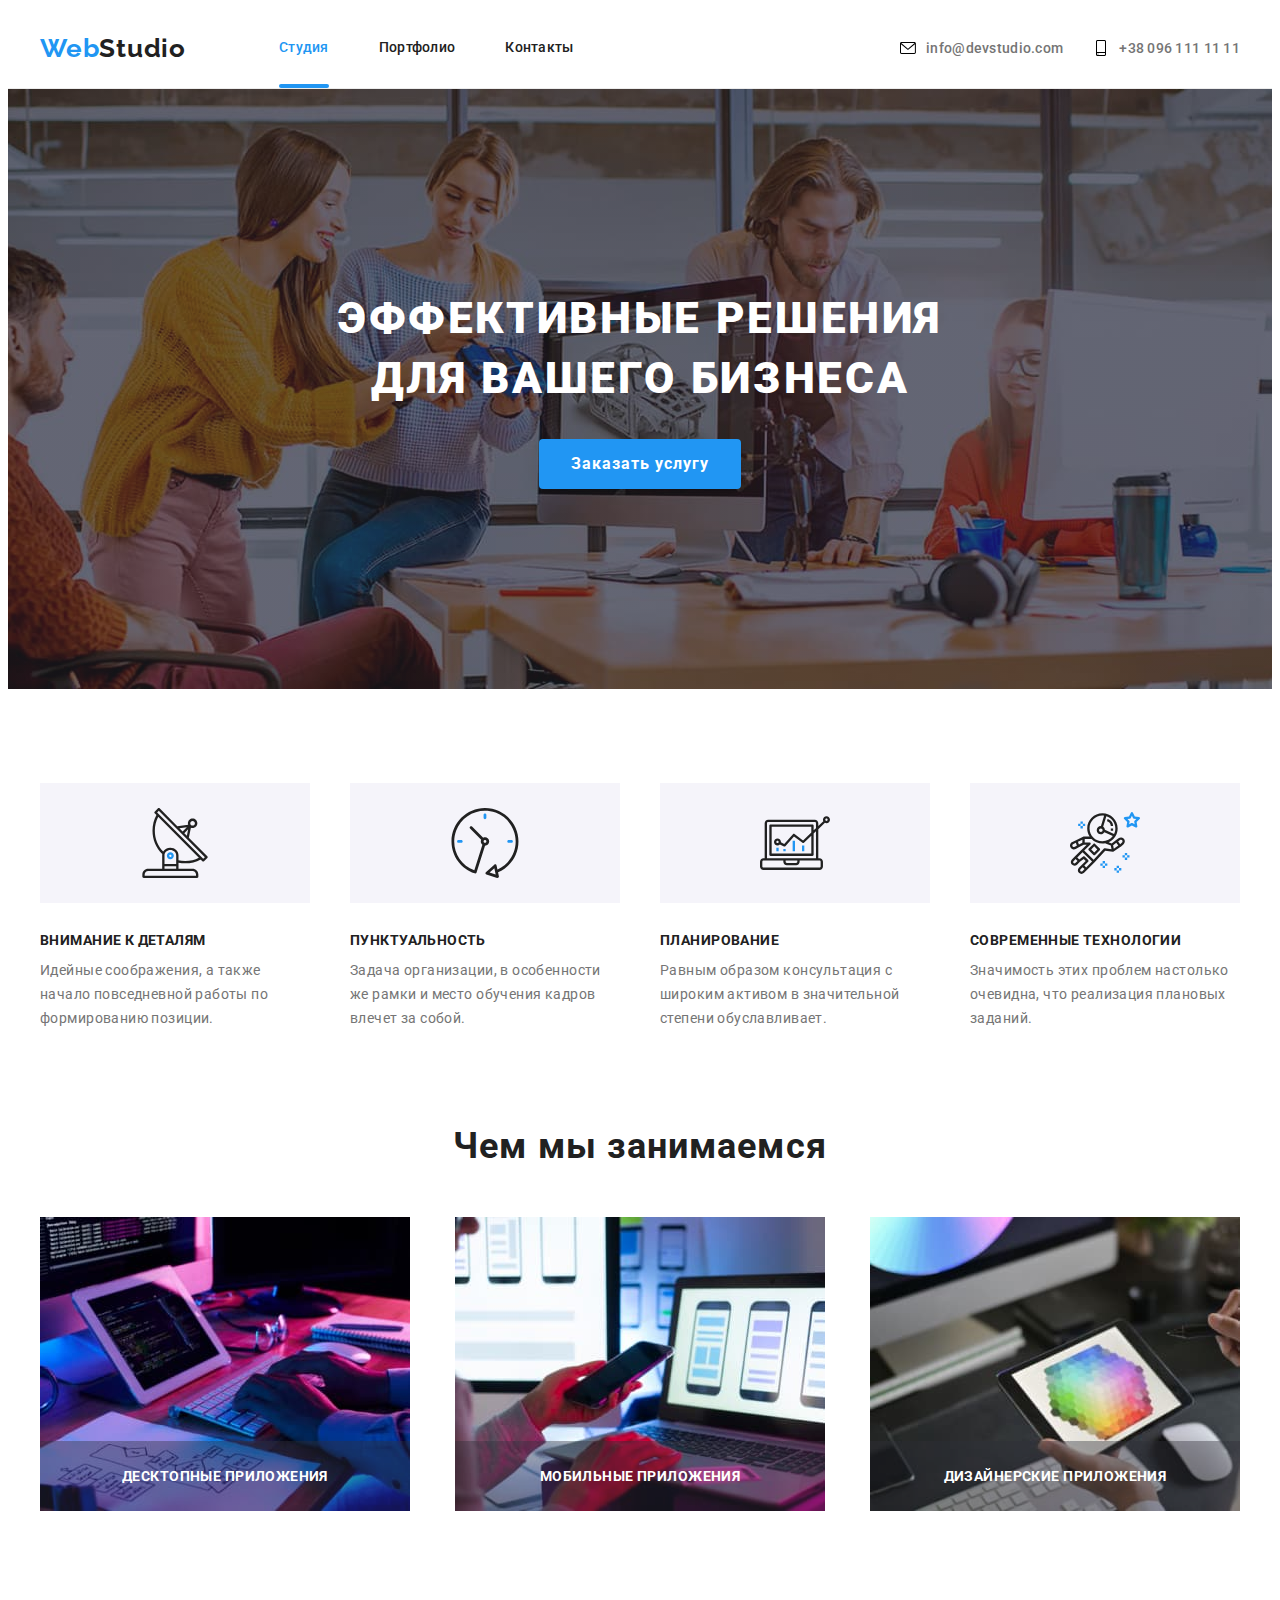
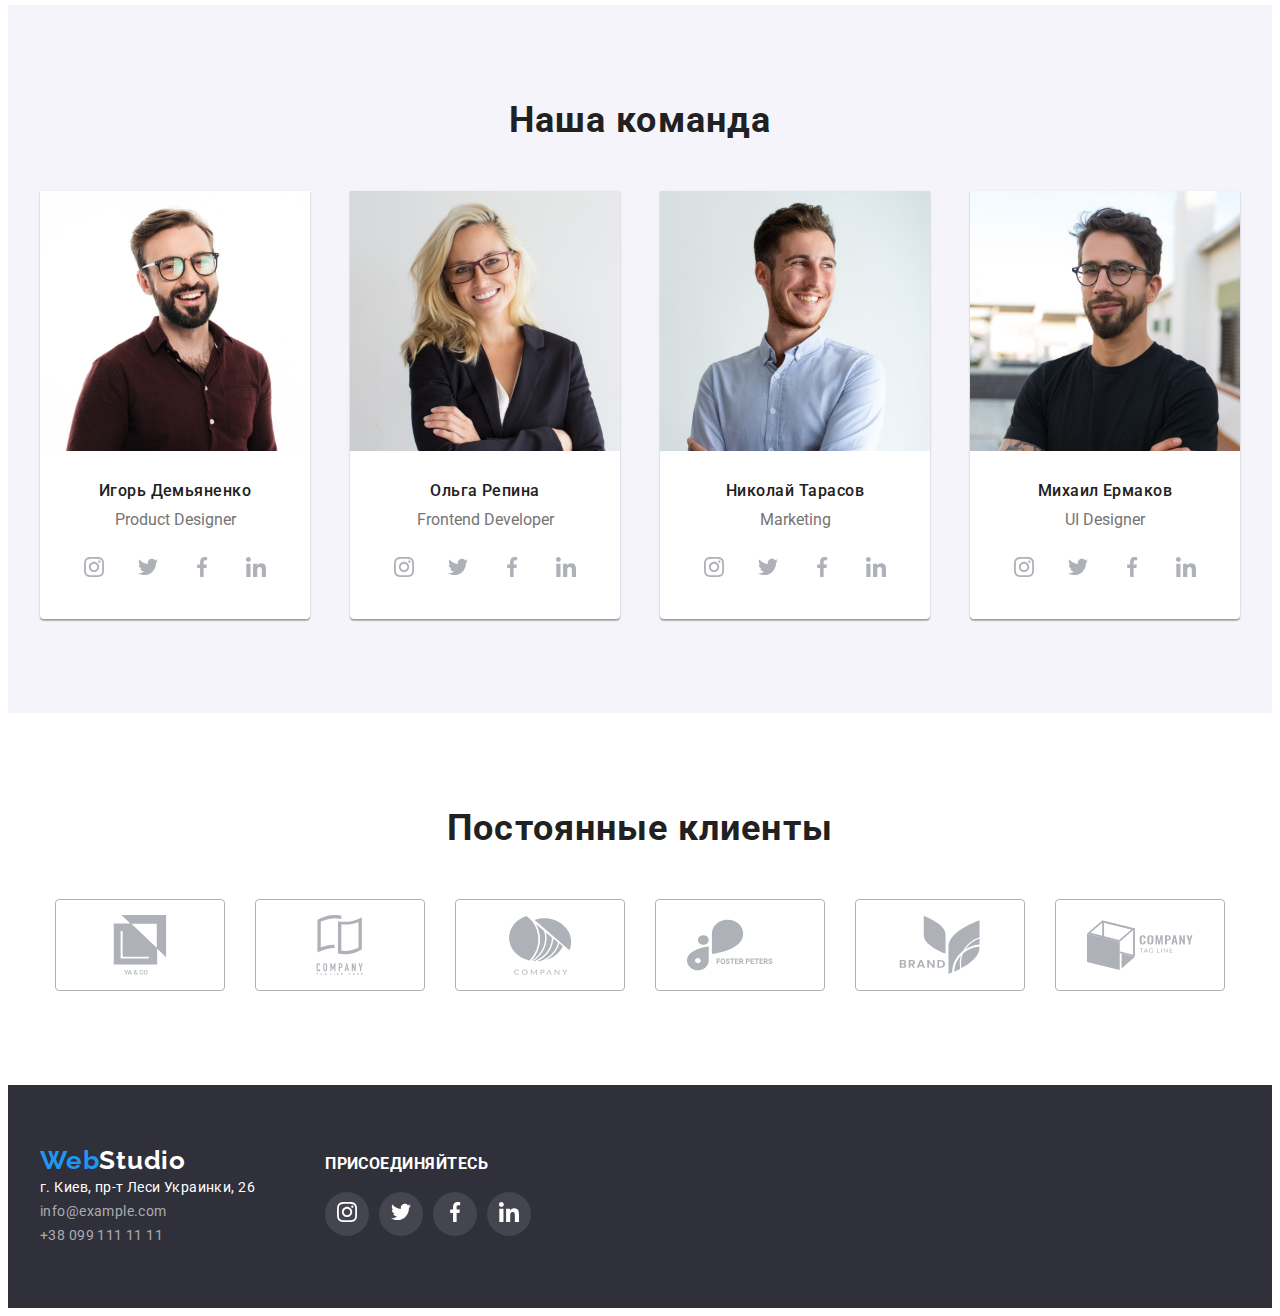
==== index.html @ 53ce6be2 "hw5 copied tp hw6" ====
<!DOCTYPE html>
<html lang="ru"> 
    <head>
        <meta charset="UTF-8" />
        <meta name="viewport" content="width=device-width, initial-scale=1.0" />
        <title>Сайт WebStudio</title>
        
        <link rel="preconnect"
                href="https://fonts.googleapis.com"> 
        <link rel="preconnect"
                href="https://fonts.gstatic.com"   crossorigin>

        <link href="https://fonts.googleapis.com/css2?family=Raleway:wght@700&family=Roboto:wght@400;500;700;900&display=swap"     rel="stylesheet">

        <link rel="stylesheet"
        href="https://cdnjs.cloudflare.com/ajax/libs/modern-normalize/1.1.0/modern-normalize.min.css"
        integrity="sha512-wpPYUAdjBVSE4KJnH1VR1HeZfpl1ub8YT/NKx4PuQ5NmX2tKuGu6U/JRp5y+Y8XG2tV+wKQpNHVUX03MfMFn9Q=="
        crossorigin="anonymous"
        referrerpolicy="no-referrer" />
        <!-- <link rel="stylesheet" href="./css/symbol-defs.svg">------------------------------------------------- -->

        <link rel="stylesheet" href="./css/styles.css">
     
    </head>

    <body>
    
        <header class="header "> 
        <div class="container">

            <div class=" header-main-nav">
                <nav class="header-nav">
                    <a  href="#" class="header-logo" lang="en"> Web<span class="header-logo-blueblack">Studio</span>     
                    </a>

                    <ul class="header-list list">
                        <!-- add a link later -->
                        <li class="header-item current-page"> <a target="_blank" href ="#"  class="header-link link"  >Студия </a> </li>
                        <li class="header-item"> <a target="_blank" href="./portfolio.html" class="header-link link" >Портфолио </a> </li>
                        <li class="header-item"> <a target="_blank" href="#" class="header-link link">Контакты </a> </li>
                    </ul>
                </nav>

                <ul class="header-contact list">
                    <li class="contact-item"><a href="mailto:info@devstudio.com" class="contact-item-link link">
                        <svg class="header-contact-icon">
                            <use href="./images/icons.svg#icon-envelope" width="16" height="16"></use>
                        </svg>
                        info@devstudio.com</a>
                    </li>
                    <li class="contact-item"><a href="tel:+380961111111" class="contact-item-link link">
                        <svg class="header-contact-icon">
                            <use href="./images/icons.svg#icon-smartphone" width="16" height="16"></use>
                        </svg>
                        +38 096 111 11 11</a></li>          
                </ul>
            </div>

        </div>
        </header>
        
        <main>

            <div class="hero-overlay">
            <section class="hero  ">
            <div class="container">    
                <h1  class="hero-title" >Эффективные решения<br> для вашего бизнеса</h1>
                <button type="button" class="btn-hero btn "
                data-modal-open>Заказать услугу</button>
            </div>
            </section>
            </div>

            <section class ="about-us">
                <div class="container">

                <h2  class="visually-hidden" >Наши преимущества</h2>

                <ul class="about-us-list list">
                    <li class="about-us-item">
                        
                            <div class="about-us-box">
                                <svg class="about-us-icon" width="70" height="70">
                                    <use href="./images/icons.svg#icon-antenna"></use>
                                </svg>
                            </div>
                         
                        <h3 class="about-us-title">Внимание к деталям </h3>
                        <p class="about-us-text">Идейные соображения, а также начало повседневной работы по формированию позиции.</p>
                         
                    </li>
                    
                    <li class="about-us-item">
                        <div class="about-us-box">
                            <svg class="about-us-icon" width="70" height="70">
                                <use href="./images/icons.svg#icon-clock" ></use>
                            </svg>
                        </div>

                        <h3  class="about-us-title">Пунктуальность </h3>
                        <p class="about-us-text">Задача организации, в особенности же рамки и место обучения кадров влечет за собой.</p>
                    </li>
                    
                    <li class="about-us-item">
                        <div class="about-us-box">
                            <svg class="about-us-icon" width="70" height="70">
                                <use href="./images/icons.svg#icon-diagram" ></use>
                            </svg>
                        </div>

                        <h3 class="about-us-title">Планирование</h3>
                        <p class="about-us-text">Равным образом консультация с широким активом в значительной степени обуславливает.</p>
                    </li>
                    
                    <li class="about-us-item">
                        <div class="about-us-box">
                        <svg class="about-us-icon" width="70" height="70">
                            <use href="./images/icons.svg#icon-astronaut" ></use>
                        </svg>
                        </div>

                        <h3 class="about-us-title">Современные технологии</h3>
                        <p class="about-us-text">Значимость этих проблем настолько очевидна, что реализация плановых заданий.</p>
                    </li>
                </ul>
                </div>  
            </section>
                        
            <section class="our-work">
                <div class="container">
                <h2 class="our-work-title"> Чем мы занимаемся </h2>
            
                <ul class="our-work-list list  ">
                    <li class="our-work-item">
                        
                        <img src="./images/work-box-1.jpg" class="our-work-image"
                        alt="чем мы занимаемся -фото компьютера"
                        width="370"
                        height="294"/>
                        <div class="our-work-descr">Десктопные приложения</div>
                    </li>

                    <li class="our-work-item">
                        <img src="./images/work-box-2.jpg"
                        class="our-work-image" 
                        alt="чем мы занимаемся - фото компьютера2"
                        width="370"
                        height="294"/>
                        
                        <div class="our-work-descr">Мобильные приложения</div>

                    </li>

                    <li class="our-work-item">
                        <img src="./images/work-box-3.jpg" 
                        class="our-work-image"
                        alt="чем мы занимаемся - фото компьютера3"
                        width="370" 
                        height="294" />
                        <div class="our-work-descr">Дизайнерские приложения</div>
                    </li>
                </ul>
                </div>
            </section>

            <section class="team">
            <div class="container">
                <h2 class="team-title"> Наша команда</h2>
                <ul class="team-list list" >
                    <li class="team-member">
                        <img src="./images/team-card1.jpg" alt="фото Игоря Демьяненко"
                        class= "team-member-foto"
                        width="270"  height="260">
                        <div class="team-name-position">
                            <h3 class="team-member-name">
                                Игорь Демьяненко</h3>
                            <p lang="en" class="team-member-position"> Product Designer
                            </p>    
                            <ul class="team-soc-list list">
                                <li class="team-soc-item">
                                    <a href="" class="team-soc-link link">
                                        <svg class="team-soc-icon" width="20" height="20">
                                        <use href="./images/icons.svg#icon-instagram"> </use>
                                        </svg>       
                                    </a></li>
                                <li class="team-soc-item">
                                    <a href="" class="team-soc-link link">
                                        <svg class="team-soc-icon" width="20" height="20">
                                        <use href="./images/icons.svg#icon-twitter" ></use>
                                        </svg>     
                                    </a></li>
                                <li class="team-soc-item">
                                    <a href="" class="team-soc-link link">
                                        <svg class="team-soc-icon" width="20" height="20">
                                        <use href="./images/icons.svg#icon-facebook" ></use>
                                        </svg>     
                                    </a></li>
                                <li class="team-soc-item">
                                    <a href="" class="team-soc-link link">
                                        <svg class="team-soc-icon" width="20" height="20">
                                        <use href="./images/icons.svg#icon-linkedin" ></use>
                                        </svg>     
                                    </a>
                            </ul>
                        </          
                    </li>

                    <li class="team-member">
                        <img src="./images/team-card-2.jpg" alt="фото Ольги Репиной"
                        class= "team-member-foto"
                        width="270"  height="260">

                        <div class="team-name-position">
                            <h3  class="team-member-name">
                                Ольга Репина</h3>
                            <p lang="en" class="team-member-position">
                            Frontend Developer
                            </p>
                            <ul class="team-soc-list list">
                                <li class="team-soc-item">
                                    <a href="" class="team-soc-link link">
                                        <svg class="team-soc-icon" width="20" height="20">
                                        <use href="./images/icons.svg#icon-instagram"> </use>
                                        </svg>       
                                    </a></li>
                                <li class="team-soc-item">
                                    <a href="" class="team-soc-link link">
                                        <svg class="team-soc-icon" width="20" height="20">
                                        <use href="./images/icons.svg#icon-twitter" ></use>
                                        </svg>     
                                    </a></li>
                                <li class="team-soc-item">
                                    <a href="" class="team-soc-link link">
                                        <svg class="team-soc-icon" width="20" height="20">
                                        <use href="./images/icons.svg#icon-facebook"  ></use>
                                        </svg>     
                                    </a></li>
                                <li class="team-soc-item">
                                    <a href="" class="team-soc-link link">
                                        <svg class="team-soc-icon" width="20" height="20">
                                        <use href="./images/icons.svg#icon-linkedin"></use>
                                        </svg>     
                                    </a>
                            </ul>          
                        </div>
                    </li>

                    <li class="team-member">
                        <img src="./images/team-card-3.jpg"
                        alt="фото Николая Тарасова"
                        class= "team-member-foto"
                        width="270"  height="260">
                        <div class="team-name-position">
                            <h3  class="team-member-name">
                                Николай Тарасов</h3>
                            <p lang="en" class="team-member-position">
                                Marketing</p>
                                <ul class="team-soc-list list">
                                    <li class="team-soc-item">
                                        <a href="" class="team-soc-link link">
                                            <svg class="team-soc-icon" width="20" height="20">
                                            <use href="./images/icons.svg#icon-instagram"> </use>
                                            </svg>       
                                        </a></li>
                                    <li class="team-soc-item">
                                        <a href="" class="team-soc-link link">
                                            <svg class="team-soc-icon" width="20" height="20">
                                            <use href="./images/icons.svg#icon-twitter"
                                            ></use>
                                            </svg>     
                                        </a></li>
                                    <li class="team-soc-item">
                                        <a href="" class="team-soc-link link">
                                            <svg class="team-soc-icon" width="20" height="20">
                                            <use href="./images/icons.svg#icon-facebook" 
                                            ></use>
                                            </svg>     
                                        </a></li>
                                    <li class="team-soc-item">
                                        <a href="" class="team-soc-link link">
                                            <svg class="team-soc-icon" width="20" height="20">
                                            <use href="./images/icons.svg#icon-linkedin" 
                                            width="20" height="20"></use>
                                            </svg>     
                                        </a>
                                </ul>          
                        </div>
                    </li>

                    <li class="team-member">
                        <img src="./images/team-card-4.jpg" alt="фото Михаила Ермакова"
                        class= "team-member-foto"
                        width="270"  height="260">
                        <div class="team-name-position">
                            <h3  class="team-member-name">
                                Михаил Ермаков</h3>
                            <p lang="en" class="team-member-position">
                                UI Designer</p> 
                                <ul class="team-soc-list list">
                                    <li class="team-soc-item">
                                        <a href="" class="team-soc-link link">
                                            <svg class="team-soc-icon" width="20" height="20">
                                            <use href="./images/icons.svg#icon-instagram"> </use>
                                            </svg>       
                                        </a></li>
                                    <li class="team-soc-item">
                                        <a href="" class="team-soc-link link">
                                            <svg class="team-soc-icon" width="20" height="20">
                                            <use href="./images/icons.svg#icon-twitter"
                                            ></use>
                                            </svg>     
                                        </a></li>
                                    <li class="team-soc-item">
                                        <a href="" class="team-soc-link link">
                                            <svg class="team-soc-icon" width="20" height="20">
                                            <use href="./images/icons.svg#icon-facebook" 
                                            ></use>
                                            </svg>     
                                        </a></li>
                                    <li class="team-soc-item">
                                        <a href="" class="team-soc-link link">
                                            <svg class="team-soc-icon" width="20" height="20">
                                            <use href="./images/icons.svg#icon-linkedin" 
                                            width="20" height="20"></use>
                                            </svg>     
                                        </a>
                                </ul>          
                        </div>            
                    </li>
                </ul>
            </div>
            </section>

            <section class="clients">
            <div class="container">
                <h2 class="clients-title">Постоянные клиенты</h2>
                <ul class="clients-list list">
                    <li class="clients-item">
                        <a href="#"  class="clients-link" >
                            <svg class="clients-logo" width="106" height="60">
                            <use href="./images/icons.svg#icon-groupcompany1">
                            </use>  </svg>
                        </a>
                    </li>
                    <li class="clients-item">
                        <a href="#"  class="clients-link" >
                            <svg class="clients-logo" width="106" height="60">
                            <use href="./images/icons.svg#icon-groupcompany2">
                            </use>  </svg>
                        </a>
                    </li>
                    <li class="clients-item">
                        <a href="#"  class="clients-link" >
                            <svg class="clients-logo" width="106" height="60">
                            <use href="./images/icons.svg#icon-groupcompany3">
                            </use>  </svg>
                        </a>
                    </li>
                    <li class="clients-item">
                        <a href="#"  class="clients-link" >
                            <svg class="clients-logo" width="106" height="60">
                            <use href="./images/icons.svg#icon-groupcompany4">
                            </use>  </svg>
                        </a>
                    </li>
                    <li class="clients-item">
                        <a href="#"  class="clients-link" >
                            <svg class="clients-logo" width="106" height="60">
                            <use href="./images/icons.svg#icon-groupcompany5">
                            </use>  </svg>
                        </a>
                    </li>
                    <li class="clients-item">
                        <a href="#"  class="clients-link" >
                            <svg class="clients-logo" width="106" height="60">
                            <use href="./images/icons.svg#icon-groupcompany6">
                            </use>  </svg>
                        </a>
                    </li>
                </ul> 
            </div>
            </section>
    
        </main>

            <footer class="footer-main">

            <div class="container">
            <div class="footer-wrap">
                <div class="footer-contact-wrap">

                <a class="footer-logo" href=".">
                    Web<span class="footer-logo-bluewhite">Studio</span> 
                </a>               
                    <address>
                        <!-- contacts are different than in header -->
                        <ul class="footer-contact-list list">

                            <li class="footer-contact-item">
                                <a class="footer-adress  link"  target="_blank"
                                href="https://goo.gl/maps/fVVCTX3WFLXZe7AJ9"> 
                                г. Киев, пр-т Леси Украинки, 26
                                </a></li>

                            <li class="footer-contact-item" >
                                <a class="footer-email link"
                                href = "mailto:info@example.com" >
                                info@example.com</a></li>

                            <li class="footer-contact-item">
                                <a class="footer-number link" 
                                href="tel:+380991111111">+38 099 111 11 11</a></li>
                            </ul>
                    </address>
                </div>
                
                <div class="footer-join-us-wrap">
                    <p class="join-us-title">присоединяйтесь</p>
                    <ul class="company-soc-list">
                        <li class="company-soc-item">
                            <a href="" class="company-soc-link link">
                                <svg class="company-soc-icon" width="20" height="20">
                                <use href="./images/icons.svg#icon-instagram"> </use>
                                </svg>   
                            </a> 
                        </li>

                        <li class="company-soc-item">
                            <a href="" class="company-soc-link link">
                                <svg class="company-soc-icon" width="20" height="20">
                                <use href="./images/icons.svg#icon-twitter"> </use>
                                </svg>       
                            </a>
                        </li>
                        <li class="company-soc-item">
                            <a href="" class="company-soc-link link">
                                <svg class="company-soc-icon" width="20" height="20">
                                <use href="./images/icons.svg#icon-facebook"> </use>
                                </svg>
                            </a>     
                        </li>
                        <li class="company-soc-item">
                            <a href="" class="company-soc-link link">
                                <svg class="company-soc-icon" width="20" height="20">
                                <use href="./images/icons.svg#icon-linkedin"> </use>
                                </svg>  
                            </a>   
                        </li>
                    </ul>
                </div>
            </div>
            </div>
            </footer>
        
    
<div class="backdrop-order is-hidden" data-modal> 

    <div class="modal-order">
       <button type="button" class= "button-close"  data-modal-close>
        <svg class="icon-close-modal" width ="18" height ="18" >
            <use href="./images/icons.svg#icon-close-black"></use>
        </svg>
       </button>
    </div>
</div>


<script src="./modal.js"></script>

    </body>
</html>
---- css/styles.css ----
:root {
    --primary-text-color:#757575; ;
    --title-text-color:#212121 ;
    --accent-color:#2196F3 ;
    --primary-white-color: #FFFFFF;
    --main-font-family: "Roboto" , sans-serif;
    --border-color-1px-solid: 1px solid #EEEEEE;
    --border-color-header: 1px solid  #ECECEC;
    --background-gray: #F5F4FA ;
    --icons-gray: #AFB1B8;
    --black-gray-transparent: rgba(47, 48, 58, 0.4);    
}
/*---------------- default styles reset------------------- */
p,
h1,
h2,
h3,
h4,
h5,
h6 {
    margin: 0;
}

ul {
    margin: 0;
    padding-left: 0;
}

button {
    cursor: pointer;
}

body {
    font-family: var(--main-font);
}

a {
    color: currentColor;
}

address {
    font-style: normal;
}


body {
    font-family: var(--main-font-family);
    background-color: var(--primary-white-color);
    color: var(--primary-text-color);
}

h1 {
    font-weight: 900;
    font-size: 44px;
    line-height: 1.36;
    text-align: center;
    letter-spacing: 0.06em;
    text-transform: uppercase;
    color: var(--primary-white-color);
}
img {
    display: block;
    max-width: 100%;
    height: auto;
    padding: 0;
    margin: 0;
}

.list {
    list-style-type: none;
    margin: 0;
    padding: 0; 
}

.link {
    text-decoration: none;
}

section {
    padding-top: 94px;
    padding-bottom: 94px;
}

.btn {
    cursor: pointer;
    font-family: inherit;
    border-radius: 4px;
    
    box-shadow: 0px 4px 4px rgba(0, 0, 0, 0.15);
    border: none;
}

.visually-hidden { 
    position: absolute;
    white-space: nowrap;
    width: 1px;
    height: 1px;
    overflow: hidden;
    border: 0;
    padding: 0;
    clip: rect(0 0 0 0);
    clip-path: inset(50%);
    margin: -1px;
}

.container {
    width: 1200px;
    padding-left: 15px;
    padding-right: 15px;
    justify-content: center;
    margin-right: auto;
    margin-left: auto;
    
}

/*-------------------------- HEADER---------------- */

.header {
    background-color: var(--primary-white-color);
    border-bottom:var(--border-color-header) ;
}
.header-main-nav{
    display: flex;
    align-items: center;
    justify-content: space-between;
}

.header-nav{
    display: flex;
    align-items: center;
}

.header-logo {
    margin-right: 93px;
    font-family: 'Raleway';
    font-weight: 700;
    font-size: 26px;
    line-height: 1.19;
    /* identical to box height */
    letter-spacing: 0.03em;
    text-decoration: none;
    color: var(--accent-color);
}

.header-logo-blueblack {
    color:var(--title-text-color)
}

.header-list {
    display: flex;
    align-items: center;
}

.header-item:not(:last-child) {
    margin-right: 50px;
}

.header-item {
    font-size: 14px;
    line-height: 1.14;
    font-weight: 500;
    letter-spacing: 0.02em;
    color: var(--title-text-color); 
       
}

.header-link {
    display: block;
    padding-top: 32px;
    padding-bottom: 32px;

    color: var(--title-text-color);
    transition: color 250ms cubic-bezier(0.4, 0, 0.2, 1);
    position: relative;
}
.header-item.current-page .header-link::after{
    content: "";
    display: block;
    bottom: 0;
    left: 0;
    width: 100%;
    height: 4px;
    background: var(--accent-color);
    border-radius: 2px;
    position: absolute;
    transition: transform 250ms cubic-bezier(0.4, 0, 0.2, 1);
 }

.header-link:hover, 
.header-link:focus, 
.header-link:active {
    color: var(--accent-color);
}

.header-item.current-page  .header-link{
    color: var(--accent-color);
}
.header-contact-icon{
    width: 16px;
    height: 16px;
    margin-right: 10px;
    transition: color 250ms cubic-bezier(0.4, 0, 0.2, 1);
}

.contact-item-link:hover .header-contact-icon{
    fill: var(--accent-color);
}

.header-contact{
    display: flex;
    justify-content: right;

}  

.contact-item{
    display: flex;
    font-family: var(--main-font-family);
 
    font-weight: 500;
    font-size: 14px;
    line-height: 16px;
    letter-spacing: 0.02em;
}

.contact-item-link {
    color: var(--primary-text-color);
    display: flex;
    align-items: center;
    justify-content: center;
    transition: color 250ms cubic-bezier(0.4, 0, 0.2, 1);
}

.contact-item+.contact-item{
    margin-left: 30px;
}

.contact-item-link:hover{
    color: var(--accent-color)
}
/* -----------------------------------MAIN---------------------- */

.hero {
    text-align: center;
    padding-top: 200px;
    padding-bottom: 200px;
}
.hero-title {
    margin-bottom: 30px;
}

.btn-hero {  
    font-weight: 700;
    font-size: 16px;
    line-height: 1.878;
    letter-spacing: 0.06em;
    color: var(--primary-white-color);
    background-color: var(--accent-color);
    transition: background-color 250ms cubic-bezier(0.4, 0, 0.2, 1);
    padding:  10px 32px;
}

.btn-hero:hover {
    background-color:    #188CE8;
}

.hero-overlay {
    margin: 0 auto ;
    max-width: 1600px;
    height: 600px;
    
    background-image:
    linear-gradient( rgba(47, 48, 58, 0.4),
    rgba(47, 48, 58, 0.4)), 
        url("../images/hero-bg.jpg");
    background-repeat: no-repeat;
    background-position: center;
    background-size: cover;
}
/* ------------------------------НАШИ ПРЕИМУЩЕСТВА------------------- */
.about-us {
    background-color: var(--primary-white-color);
    padding-bottom: 0;
}

.about-us-list {
    display: flex;
    justify-content: space-between;
    align-items: center;
}
.about-us-item{
    width: 270px;
}
.about-us-box{
    display: flex;
    align-items: center;
    justify-content: center;
    min-height: 120px;
    background-color:  var(--background-gray)
}

.about-us-icon{
    align-items: center;
    justify-content: center;
    background-color:  var(--background-gray);
    border-radius: 4px;
}

.about-us-title {
    font-weight: 700;
    font-size: 14px;
    line-height: 1.14;
    letter-spacing: 0.03em;
    text-transform: uppercase;
    margin-top: 30px;
    color: var(--title-text-color);
}

.about-us-text {
    margin-top: 10px;

    font-size: 14px;
    line-height: 1.71;
    letter-spacing: 0.03em;
    overflow-wrap: normal;

    color: var(--primary-text-color);
}

.our-work-title {
    margin-bottom: 50px;
    
    font-weight: 700;
    font-size: 36px;
    min-height: 42px;
    line-height: 1.17;
    text-align: center;
    letter-spacing: 0.03em;
    
    color: var(--title-text-color);
}

.our-work-list {
    display: flex; 
    justify-content: space-between;
}
.our-work-item{
    display: flex;
    position: relative;
}

.our-work-descr {
    width: 100%;
    font-family: 'Roboto';

    font-weight: 700;
    font-size: 14px;
    line-height: 16px;
    text-align: center;
    letter-spacing: 0.03em;
    text-transform: uppercase;

    justify-content: center;
    align-items: center;
    position: absolute;
    bottom: 0;
    color: #FFFFFF;
    background-color: var(--black-gray-transparent);
    
    padding-top:  27px;
    padding-bottom: 27px;
}
/*--------------------------- НАША КОМАНДА -------------------*/

.team {
    background: var(--background-gray);
}

.team-member {
    background: var(--primary-white-color);
    box-shadow: 0px 1px 3px rgba(0, 0, 0, 0.12),
    0px 1px 1px rgba(0, 0, 0, 0.14),
    0px 2px 1px rgba(0, 0, 0, 0.2);
    border-radius: 0px 0px 4px 4px;
}

.team-title {
    font-weight: 700;
    font-size: 36px;
    line-height: 1.17;
    text-align: center;
    letter-spacing: 0.03em;
    margin-bottom: 50px;

    color: var(--title-text-color);

}
.team-list {
    display: flex;
    justify-content: space-between;
}

.team-name-position{
    padding-top: 30px;
    padding-bottom: 30px;
}

.team-member-name {
    
    font-weight: 500;
    font-size: 16px;
    line-height: 1.19;
    letter-spacing: 0.03em;
    text-align: center;

    color: var(--title-text-color);
}

.team-member-position {
    margin-top: 10px;
    text-align: center;
    color: var(--primary-text-color);
}

.team-soc-list{
    display: flex; 
    justify-content: center; 
    align-items: center;

    margin-top: 16px;

}

.team-soc-item {
    width: 44px;
    height: 44px;
    margin-left: 10px;
}

.team-soc-item:first-child{
    margin-left: 0;
}

.team-soc-link{
    display: flex;
    width: 100%;
    height: 100%;
    border-radius: 50%;
    align-items: center; 
    justify-content: center;
    cursor: pointer;
    transition: backgorund-color 250ms cubic-bezier(0.4, 0, 0.2, 1),
    color 250ms cubic-bezier(0.4, 0, 0.2, 1);

}

.team-soc-icon{
    fill: var(--icons-gray);
    background-color: var(--primary-white-color); 
    transition: backgorund-color 250ms cubic-bezier(0.4, 0, 0.2, 1),
    color 250ms cubic-bezier(0.4, 0, 0.2, 1);
}

.team-soc-icon:focus,
.team-soc-icon:hover  {
    fill: var(--primary-white-color);
    background-color: var(--accent-color);
} 


.team-soc-link:hover, 
.team-soc-link:focus {
    background-color: var(--accent-color);
}

.team-soc-link:hover  .team-soc-icon{
    fill: var(--primary-white-color);
    background-color: var(--accent-color);
}



/* --------------------ПОСТОЯННІЕ КЛИЕНТІ ---------------------------*/
.clients {
    display: flex;
    flex-direction: column;
    align-items: center;

}

.clients-title {
    align-items: center;
    justify-content: center;
    margin-bottom: 50px;
    font-family: 'Roboto';
    font-style: normal;
    font-weight: 700;
    font-size: 36px;
    line-height: 42px;
    text-align: center;
    letter-spacing: 0.03em;
    
    color: var(--title-text-color);
    
}
.clients-list{ 
    display: flex;
    flex-direction: row;
    align-items: center;
    justify-content: center;
}

.clients-item{
    display: flex; 
    width: 170px;
    height: 92px;
    box-sizing: border-box;
    border: 1px solid #AFB1B8;
    border-radius: 4px;
    justify-content: center;
    align-items: center;
    margin-left: 30px;
    transition: border 250ms cubic-bezier(0.4, 0, 0.2, 1),
    fill 250ms cubic-bezier(0.4, 0, 0.2, 1);
}

.clients-item:hover,
.clients-item:focus{
    border: 1px solid var(--accent-color);
}

.clients-item:first-child{
    margin-left: 0;
}
.clients-link{
    display: flex;
    justify-content: center;
    align-items: center;
}

.clients-logo{
    width: 106px;
    height: 60px;
    align-items: center;
    justify-content:center ;
    fill: #AFB1B8;

    transition: fill 250ms cubic-bezier(0.4, 0, 0.2, 1);
}

.clients-item:hover .clients-logo,
.clients-item:focus .clients-logo {
    fill: var(--accent-color);   
}



/* -------------------ФУТЕР---------------------- */
.footer-main {
    display: flex;
    padding-bottom: 60px;
    background-color:  #2F303A;
    padding-top: 60px;

}
.footer-wrap{
    display: flex;
    align-items: center;
}

.footer-contact-wrap {
    margin-right:  70px;
}

.footer-logo {
    
    display: inline-block;
    font-family: 'Raleway';
    font-weight: 700;
    font-size: 26px;
    line-height: 1.19;
    letter-spacing: 0.03em;
    text-decoration: none;

    color: var(--accent-color);

}
.footer-logo-bluewhite{
    color: var(--primary-white-color);
}

.footer-contact-item { 
    font-style: normal;
    line-height: 1.71;
    font-size: 14px;
    letter-spacing: 0.03em;
}

.footer-adress {
    color:var(--primary-white-color);
    transition: color 250ms cubic-bezier(0.4, 0, 0.2, 1);
}

.footer-email {

    color: rgba(255, 255, 255, 0.6);
    transition: color 250ms cubic-bezier(0.4, 0, 0.2, 1);
}

.footer-number {
    line-height:  1.71;
    color: rgba(255, 255, 255, 0.6);
    transition: color 250ms cubic-bezier(0.4, 0, 0.2, 1);
}

.footer-adress:active, .footer-adress:focus, .footer-adress:hover,
.footer-email:active, .footer-email:focus, .footer-email:hover,
.footer-number:active  .footer-number:focus, .footer-number:hover{
    color: var(--accent-color);
}


.join-us-title{
    font-family: 'Roboto';
    font-weight: 700;
    line-height: 16px;
    letter-spacing: 0.03em;
    text-transform: uppercase;
    color: var(--primary-white-color);
}

.company-soc-list{
    display: flex;
    margin-top: 20px;

}

.company-soc-item{
    width: 44px;
    height: 44px;
    display: flex;
    align-items: center;
    justify-content: center;
    background-color: rgba(255, 255, 255, 0.1);

    border-radius: 50%;
    margin-left: 10px;
    transition: background-color  250ms cubic-bezier(0.4, 0, 0.2, 1);
}
.company-soc-item:first-child{
    margin-left: 0;
}


.company-soc-item:hover,
.company-soc-item:focus{
    background-color: var(--accent-color);
}

.company-soc-icon{
    fill: var(--primary-white-color);
}
/* -------------------PAGE2--- - PORTFOLIO-------------- */

.portfolio-filter-list {
    display: flex;
    justify-content: center;
}

.portfolio-filter-item+.portfolio-filter-item{
    margin-left: 8px;
}

.portfolio-filter-btn {
    font-weight: 500;
    font-size: 16px;
    line-height: 1.63;
    letter-spacing: 0.06em;
    box-shadow: none;
    border-radius: 4px;
    color: var(--title-text-color);
    background-color: var(--background-gray);
    padding: 6px 22px;

    transition: color 250ms cubic-bezier(0.4, 0, 0.2, 1),
    background-color 250ms cubic-bezier(0.4, 0, 0.2, 1),
    box-shadow  250ms cubic-bezier(0.4, 0, 0.2, 1);
    

}

.portfolio-filter-btn:hover, 
.portfolio-filter-btn:focus, 
.portfolio-filter-btn:active {
    color: var(--primary-white-color);
    background-color: var(--accent-color);

    box-shadow: 0px 3px 1px rgba(0, 0, 0, 0.1),
    0px 1px 2px rgba(0, 0, 0, 0.08), 
    0px 2px 2px rgba(0, 0, 0, 0.12);
}

.current-btn {
    color: var(--primary-white-color);
    background-color: var(--accent-color);
}

.portfolio-examples-list{
    display: flex;
    flex-wrap: wrap;
    margin-top: 50px;
    justify-content: space-between;
    
}


.portfolio-examples-item {
    display: flex;
    background-color: var(--primary-white-color);
    position: relative;

    margin-bottom: 30px;
    transition: box-shadow  250ms cubic-bezier(0.4, 0, 0.2, 1);
}

.portfolio-examples-item:nth-child(3n){
    margin-right: 0;
}

.portfolio-examples-item:nth-last-child(-n+3) {
    margin-bottom: 0px;
}

.portfolio-examples-foto {
    display: block;
    height: auto;
}
.portfolio-examples-item:hover,
.portfolio-examples-item:focus{
    box-shadow: 
    0px 1px 1px rgba(0, 0, 0, 0.12),
    0px 4px 4px rgba(0, 0, 0, 0.06),
    1px 4px 6px rgba(0, 0, 0, 0.16);

}
.portfolio-examples-topwrap{
    position: relative;
    overflow: hidden;
}

.portfolio-examples-item:hover  .portfolio-examples-toptext{
    transform: translateY(0);
}

.portfolio-examples-toptext{

    top: 0;
    position: absolute;
    height: 100%;
    transform: translateY(100%);

    padding:  63px 24px;

    font-family: var(--main-font-family);
    font-style: normal;
    font-weight: 400;
    font-size: 18px;
    line-height: 156%;
    letter-spacing: 0.03em;
    color: var(--primary-white-color);
    background: rgba(33, 150, 243, 0.9);
    transition: transform 250ms cubic-bezier(0.4, 0, 0.2, 1);
}


.portfolio-examples-text {
    padding: 20px 24px 20px 24px;
    border-left: var(--border-color-1px-solid);
    border-right: var(--border-color-1px-solid);
    border-bottom: var(--border-color-1px-solid);
}

.portfolio-examples-title {
    font-weight: 700;
    font-size: 18px;
    line-height: 2;
    letter-spacing: 0.06em;

    color:var(--title-text-color) ;

    margin-bottom: 4px;
    
}

.portfolio-examples-descr {
    font-size: 16px;
    line-height: 1.88;
    letter-spacing: 0.03em;
    color: var(--primary-text-color);
}

.backdrop-order{
    position: fixed;
    top: 0;
    width: 100%;
    height: 100%;
    background-color: rgba(0, 0, 0, 0.2);
    transition: opacity 250ms cubic-bezier(0.4, 0, 0.2, 1),
    visibiity  250ms cubic-bezier(0.4, 0, 0.2, 1);
}

.backdrop-order.is-hidden .modal-order{
    transform: translate(0, 0) scale(0) ;
}

.modal-order{
    position: absolute;
    top: 50%;
    left: 50%;
    transform: translate(-50%, -50%) scale(1);
    min-height: 581px;
    width: 528px;
    background-color: var(--primary-white-color);
    border-radius: 4px;
    display: flex;
    transition: transform 250ms cubic-bezier(0.4, 0, 0.2, 1);
}

.button-close {
    display: flex;
    justify-content: center;
    align-items: center;
    height: 30px;
    width: 30px;
    border-radius: 50%;
    position: absolute;
    top:8px;
    right: 8px;
    background: var(--primary-white-color);
    border: 1px solid rgba(0, 0, 0, 0.1);
}

.icon-close-modal {
    fill: #000000; 
}

.is-hidden{
    opacity: 0;
    visibility: hidden;
    pointer-events: none;
    transition: transform 250ms cubic-bezier(0.4, 0, 0.2, 1);
}
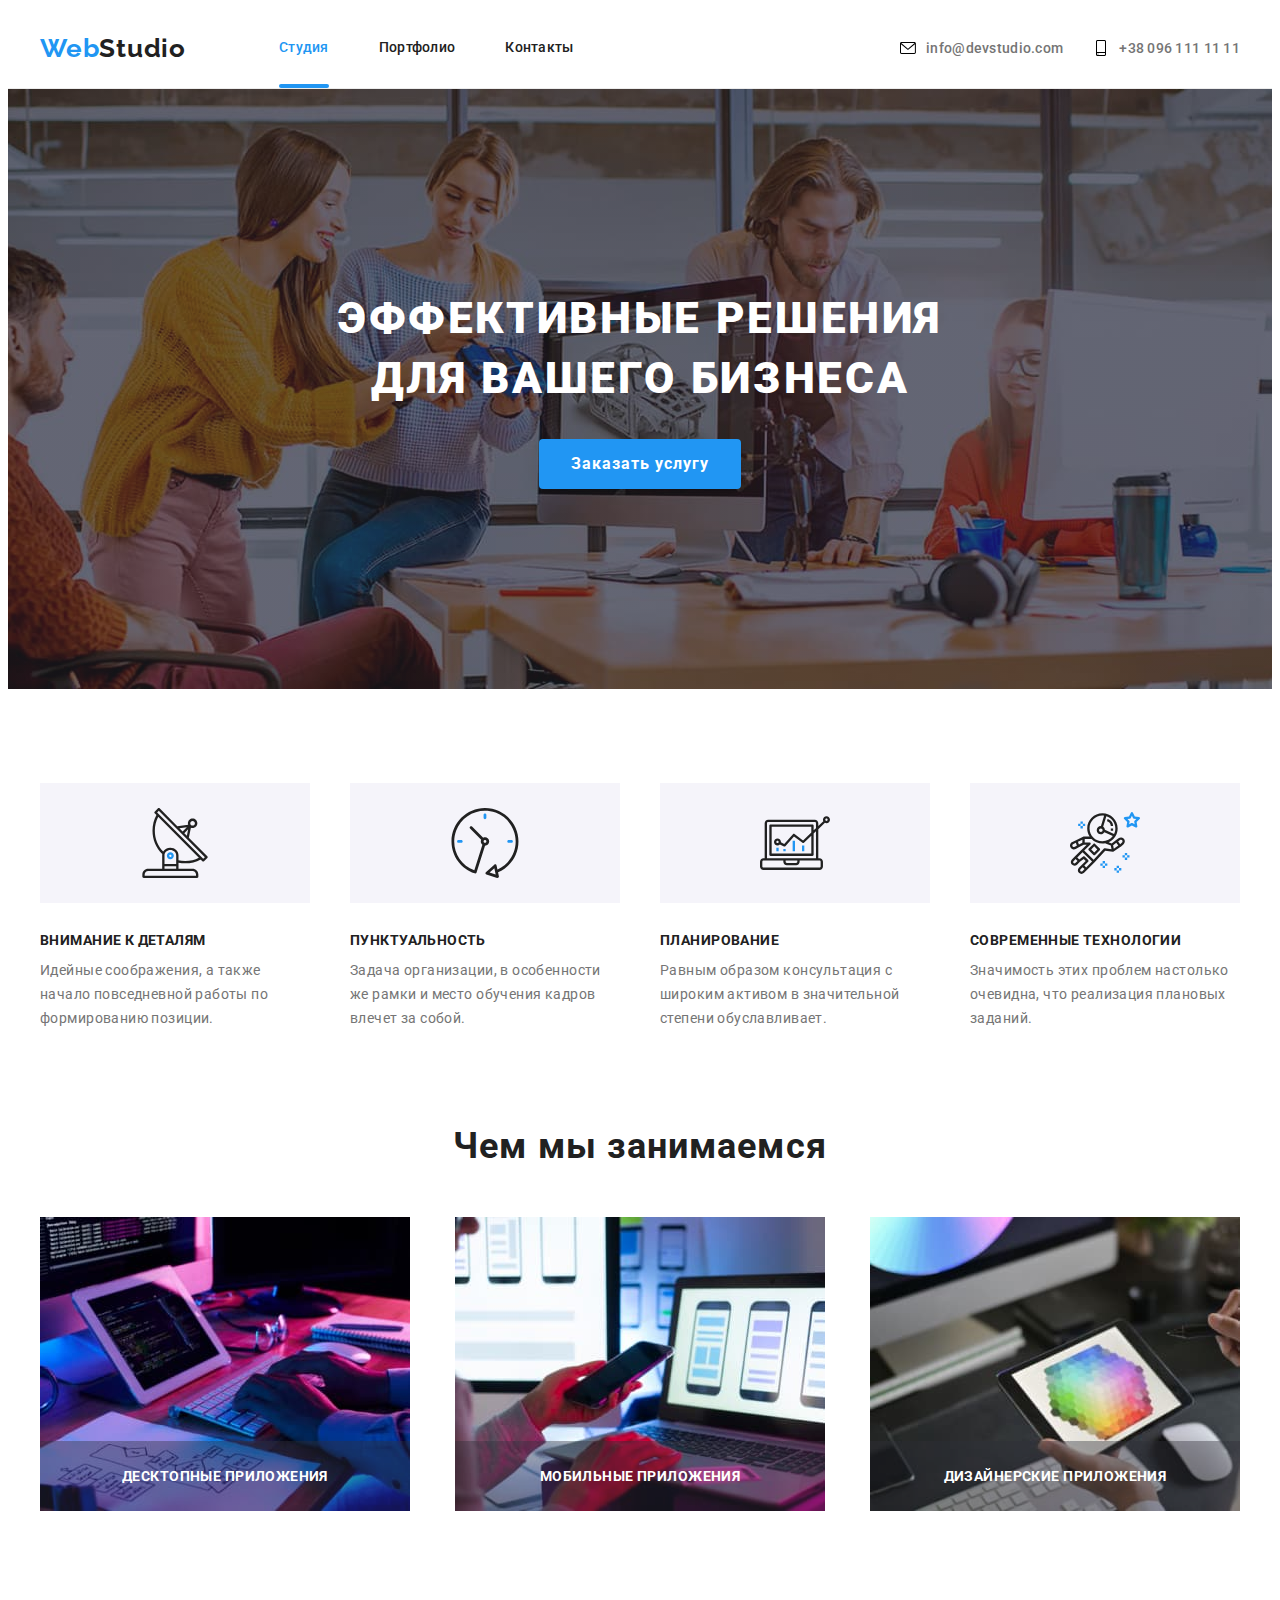
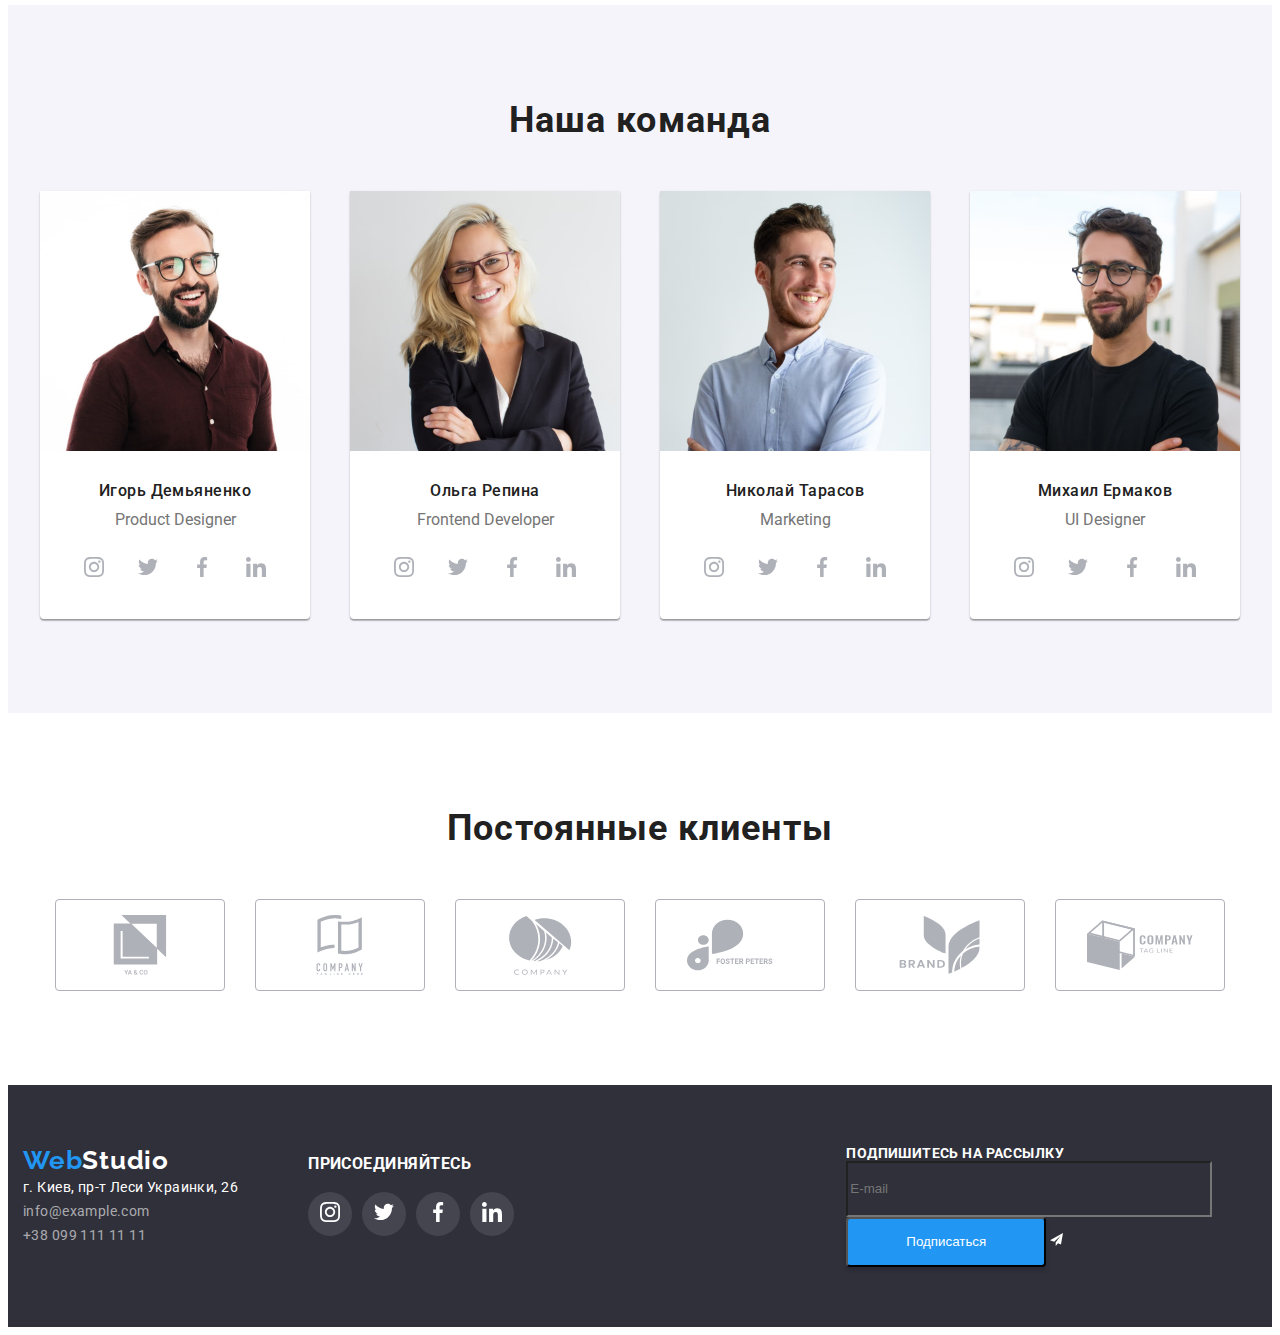
==== commit e7b184fa: "markup for forms" ====
--- a/index.html
+++ b/index.html
@@ -450,21 +450,132 @@
                 </div>
             </div>
             </div>
+
+            <div class="subscription">
+                <p class="subscription-motto">Подпишитесь на рассылку</p>
+                <div class="subscription-form">
+                    
+                    
+                    <form action="">
+                        <input type="email"
+                        name="subscription-email"
+                        id="subscription-email"
+                        minlength="3"
+                        maxlength="100"
+                        class="subscription-input"
+                        placeholder="E-mail">
+
+
+                        <button type="submit" class="subscription-btn" >
+                            Подписаться</button>
+
+                        <svg class="subscription-send-icon" width="13" height="13">
+                        <use href="./images/icons.svg#icon-send"> </use>
+
+                    </form>
+                </div>
+            
+            </div>
+
+
             </footer>
         
     
 <div class="backdrop-order is-hidden" data-modal> 
 
     <div class="modal-order">
-       <button type="button" class= "button-close"  data-modal-close>
+
+    <button type="button" class= "button-close"  data-modal-close>
         <svg class="icon-close-modal" width ="18" height ="18" >
             <use href="./images/icons.svg#icon-close-black"></use>
         </svg>
-       </button>
+    </button>
+    <form class="modal-form">
+        <p class="modal-title">Оставьте свои данные, мы вам перезвоним</p>
+        
+        <div class="modal-form-field">
+            <label for= "user-name" class="modal-label">  Имя </label>
+            <div class="wrap-input-icon">
+                <input 
+                    type="text"
+                    name="user-name"
+                    id="user-name"
+                    minlength="2"
+                    maxlength="150"
+                    class="modal-input"
+                    required
+                />
+                <svg class="modal-form-icon" width="12" height="12">
+                            <use href="./images/icons.svg#icon-modal-name"> </use>
+                </svg>  
+            </div>
+        </div>
+
+        <div class="modal-form-field">
+            <label for= "user-tel" class="modal-label">Телефон</label>
+            <div class="wrap-input-icon">
+                <input 
+                type="tel"
+                name="user-tel"
+                id="user-tel"
+                minlength="10"
+                maxlength="13"
+                class="modal-input"
+                required />
+            
+                <svg class="modal-form-icon" width="13" height="13">
+                    <use href="./images/icons.svg#icon-modal-tel"> </use>
+                </svg>   
+            </div>
+        </div>
+
+        <div class="modal-form-field">
+            <label for= "user-email" class="modal-label">Почта</label>
+            <div class="wrap-input-icon">    
+                <input 
+                type="email"
+                name="user-email"
+                id="user-email"
+                minlength="3"
+                maxlength="100"
+                class="modal-input"
+                required />
+            
+                <svg class="modal-form-icon" width="15" height="12">
+                    <use href="./images/icons.svg#icon-modal-envelope"> </use>
+                </svg>   
+            </div>
+        </div>
+        <svg class="modal-form-icon" width="13" height="13">
+            <use href="./images/icons.svg#icon-send"> </use>
+        
+        <div class="modal-form-field">
+            <label for= "modal-comment" class="modal-label">Комментарий</label>
+            <textarea name="modal-comment" 
+            id="modal-comment"
+            cols="30"
+            rows="10"
+            placeholder="Введите текст"
+            >
+            </textarea>
+        </div>
+    <div class="wrap-checkbox-submit">
+        <div class="modal-form-field">
+            <input type="checkbox" name="modal-accept-agreement" id="modal-accept-agreement"/>
+            <label for="modal-accept-agreement" 
+            class="modal-accept-agreement-box">
+            Соглашаюсь с рассылкой и принимаю 
+            <a href="#" class="modal-agreement-link">Условия договора</a>
+            </label>
+        </div>
+        <button type="submit" class="modal-btn-submit" >Отправить</button>
+    </div>
+    </form>
     </div>
 </div>
 
 
+
 <script src="./modal.js"></script>
 
     </body>
--- a/css/styles.css
+++ b/css/styles.css
@@ -277,6 +277,8 @@
     background-position: center;
     background-size: cover;
 }
+
+
 /* ------------------------------НАШИ ПРЕИМУЩЕСТВА------------------- */
 .about-us {
     background-color: var(--primary-white-color);
@@ -849,4 +851,172 @@
     visibility: hidden;
     pointer-events: none;
     transition: transform 250ms cubic-bezier(0.4, 0, 0.2, 1);
+}
+
+.modal-form{
+    padding: 40px;
+}
+.modal-form-field{
+    /* position: relative; */
+    display: flex; 
+    flex-direction: column; 
+    margin-bottom: 10px;
+}
+
+.modal-title{
+    font-family: var(--main-font);
+    font-style: normal;
+    font-weight: 700;
+    font-size: 20px;
+    line-height: calc(23/20);
+    text-align: center;
+    letter-spacing: 0.03em;
+    color: #212121;
+    background-color: transparent;
+    margin-bottom: 12px;
+}
+
+.modal-label{
+    /* position: relative; */
+}
+
+.modal-input{
+    margin-top: 4px;
+    
+    border: 1px solid rgba(33, 33, 33, 0.2);
+    border-radius: 4px;
+    width: 100%;
+    min-height: 40px;
+    padding-left: 42px;
+}
+
+
+.modal-label{
+    font-family: 'Roboto';
+    font-style: normal;
+    font-weight: 400;
+    font-size: 12px;
+    line-height: calc(14/12);
+    letter-spacing: 0.01em;
+    position: relative;
+
+    color: #757575;
+}
+.wrap-input-icon {
+    position: relative;
+}
+
+
+
+.modal-form-icon{
+    color: var(--title-text-color);
+    fill:  var(--title-text-color);
+    width: 18px;
+    height: 18px;
+    position: absolute;
+    top: 50%;
+    left: 12px;
+    transform: translateY(-50%);
+    
+ }
+
+.modal-comment::placeholder{
+    font-family: var(--main-font);
+    font-style: normal;
+    font-weight: 400;
+    font-size: 12px;
+    line-height: 14px;
+    letter-spacing: 0.01em;
+    
+    color: rgba(117, 117, 117, 0.5);
+}
+
+.modal-accept-agreement-box{
+    margin-top: 10px;
+
+    font-family: 'Roboto';
+    font-style: normal;
+    font-weight:400;
+    font-size: 14px;
+    line-height: 1.71; 
+    letter-spacing: 0.03em;
+
+    color: #757575;
+}
+
+.modal-agreement-link{
+    color: var(--accent-color);
+    text-decoration: underline;
+}
+
+.modal-form-field:focus .modal-form-icon{
+    fill: var(--accent-color);
+}
+
+.modal-input:focus,
+.modal-input:hover {
+    border: 1px solid  var(--accent-color);
+}
+.modal-btn-submit {
+    box-shadow: 0px 4px 4px rgba(0, 0, 0, 0.15);
+    border-radius: 4px;
+    width: 200px;
+    height: 50px;
+    background-color: #188CE8;
+    color: var(--primary-white-color);
+}
+/*   color of vorder is  funny  */
+
+.wrap-checkbox-submit {
+    display: flex;
+    flex-direction: column;
+    align-items: center;
+}
+
+.subscription{
+   width: 50%;
+}
+.subscription-input{
+    background-color: transparent;
+    width: 358px;
+    min-height: 50px;
+
+}
+
+.subscription-btn{
+    width: 200px;
+    height: 50px;
+    color: var(--primary-white-color);
+    background-color: var(--accent-color);
+    box-shadow: 0px 4px 4px rgba(0, 0, 0, 0.15);
+    border-radius: 4px;
+}
+
+.subscription:placeholder-shown{
+    font-family: 'Roboto';
+font-style: normal;
+font-weight: 400;
+font-size: 16px;
+line-height: 20px;
+/* identical to box height, or 125% */
+
+display: flex;
+align-items: center;
+letter-spacing: 0.03em;
+
+color: rgba(255, 255, 255, 0.6);
+
+}
+
+.subscription-motto {
+    font-family: 'Roboto';
+font-style: normal;
+font-weight: 700;
+font-size: 14px;
+line-height: 16px;
+letter-spacing: 0.03em;
+text-transform: uppercase;
+
+color: #FFFFFF;
+
 }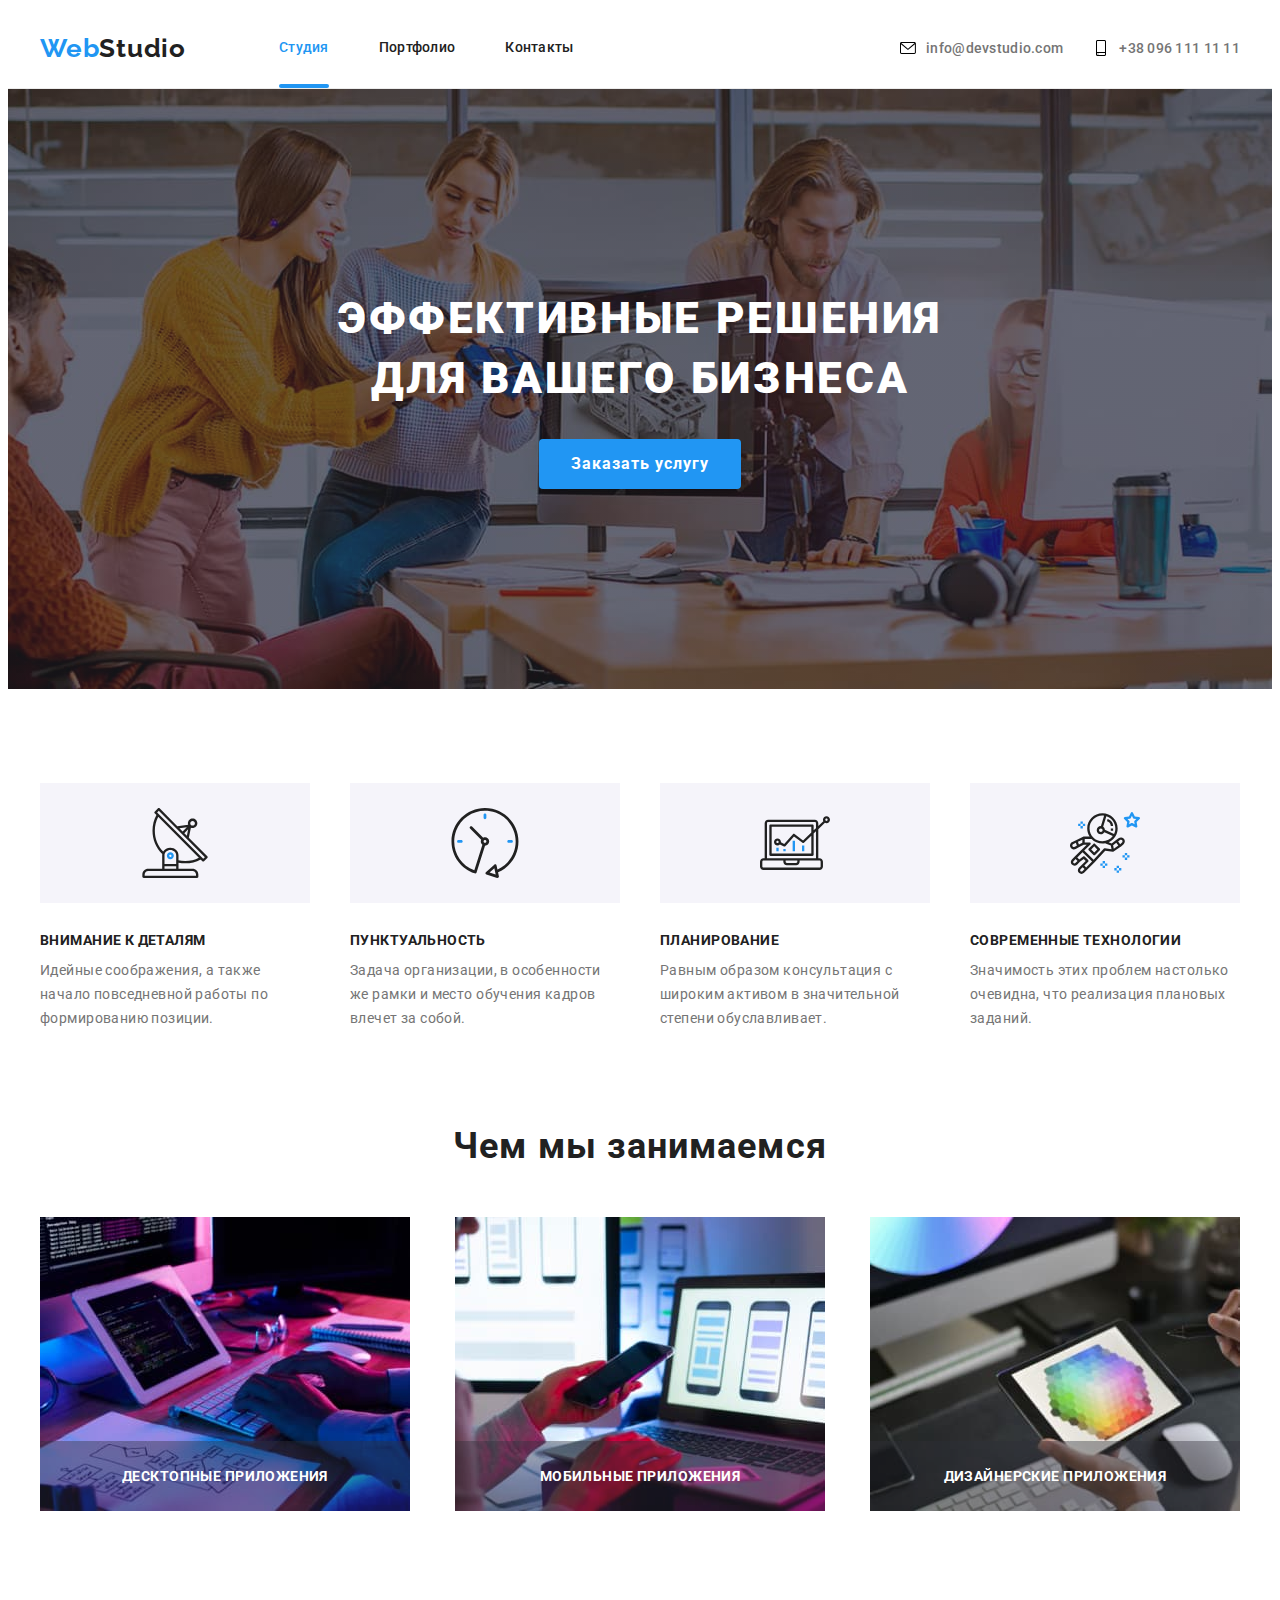
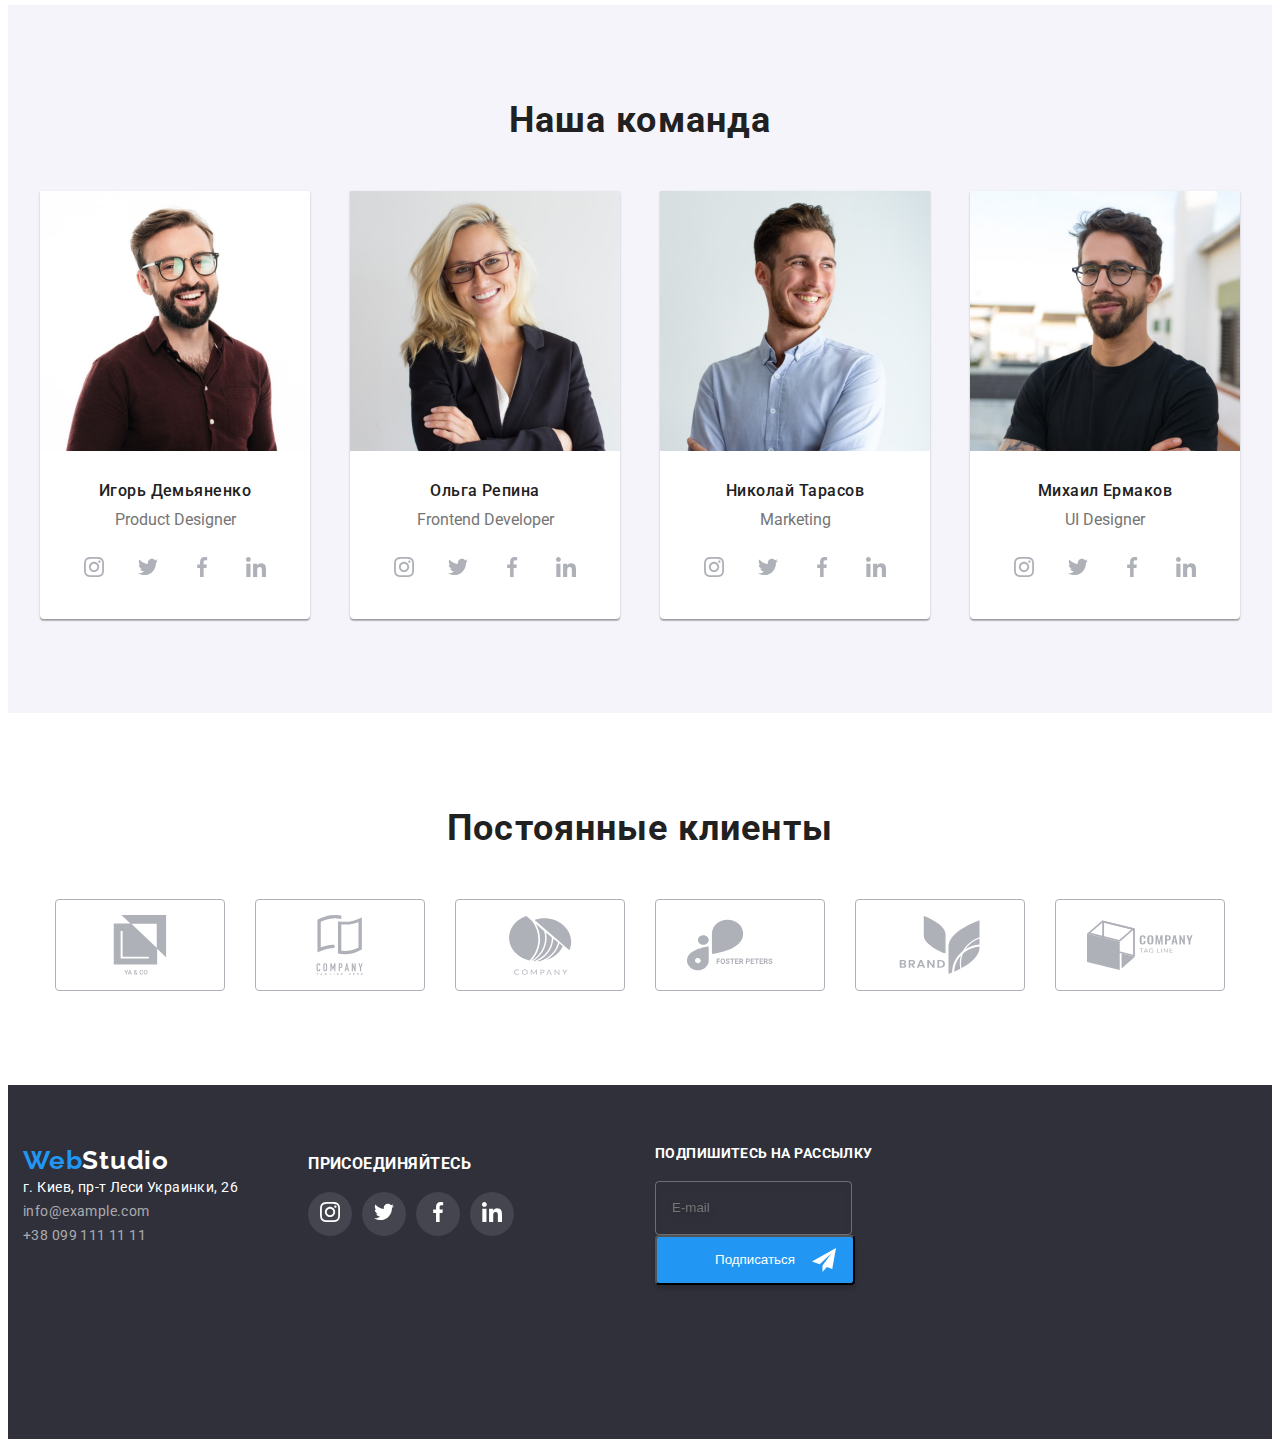
==== commit e5e01407: "footer added" ====
--- a/index.html
+++ b/index.html
@@ -449,32 +449,39 @@
                     </ul>
                 </div>
             </div>
-            </div>
-
-            <div class="subscription">
-                <p class="subscription-motto">Подпишитесь на рассылку</p>
-                <div class="subscription-form">
-                    
-                    
-                    <form action="">
-                        <input type="email"
-                        name="subscription-email"
-                        id="subscription-email"
-                        minlength="3"
-                        maxlength="100"
-                        class="subscription-input"
-                        placeholder="E-mail">
-
-
-                        <button type="submit" class="subscription-btn" >
-                            Подписаться</button>
-
-                        <svg class="subscription-send-icon" width="13" height="13">
-                        <use href="./images/icons.svg#icon-send"> </use>
-
-                    </form>
+
+            </div>
+            <div class="container">
+
+                <div class="subscription">
+                    <!-- <div class="wrap-subscription-section"> -->
+                        <h2 class="subscription-motto">Подпишитесь на рассылку</h2>
+                        
+                        <!-- <div class="wrap-subscription-form"> -->
+
+                                <form  class="subscription-form">
+                                    <input type="email"
+                                    name="subscription-email"
+                                    id="subscription-email"
+                                    minlength="3"
+                                    maxlength="100"
+                                    class="subscription-input"
+                                    placeholder="E-mail">
+
+                                    <div class="wrap-subscription-btn-icon">
+                                        <button type="submit" class="subscription-btn"> Подписаться</button>
+                                        <!-- <span class="wrap-subscrition-send-icon"> -->
+                                            <svg class="subscription-send-icon" width="13" height="13">
+                                            <use href="./images/icons.svg#icon-send"> </use> </svg>
+                                            <!-- </span> -->
+                                    </div>
+                                </form>
+                        <!-- </div> -->
+                        
+
+                    <!-- </div> -->
                 </div>
-            
+                
             </div>
 
 
@@ -494,7 +501,7 @@
         <p class="modal-title">Оставьте свои данные, мы вам перезвоним</p>
         
         <div class="modal-form-field">
-            <label for= "user-name" class="modal-label">  Имя </label>
+            <label for= "user-name" class="modal-label"> Имя </label>
             <div class="wrap-input-icon">
                 <input 
                     type="text"
@@ -504,14 +511,15 @@
                     maxlength="150"
                     class="modal-input"
                     required
+                    placeholder=" "
                 />
-                <svg class="modal-form-icon" width="12" height="12">
+                <svg class="modal-form-icon" width="18" height="18">
                             <use href="./images/icons.svg#icon-modal-name"> </use>
                 </svg>  
             </div>
         </div>
 
-        <div class="modal-form-field">
+        <div class="modal-form-field" autocomplete="off">
             <label for= "user-tel" class="modal-label">Телефон</label>
             <div class="wrap-input-icon">
                 <input 
@@ -521,9 +529,10 @@
                 minlength="10"
                 maxlength="13"
                 class="modal-input"
+                placeholder=" "
                 required />
             
-                <svg class="modal-form-icon" width="13" height="13">
+                <svg class="modal-form-icon" width="18" height="18">
                     <use href="./images/icons.svg#icon-modal-tel"> </use>
                 </svg>   
             </div>
@@ -539,32 +548,50 @@
                 minlength="3"
                 maxlength="100"
                 class="modal-input"
+                placeholder=" "
                 required />
             
-                <svg class="modal-form-icon" width="15" height="12">
+                <svg class="modal-form-icon" width="18" height="18">
                     <use href="./images/icons.svg#icon-modal-envelope"> </use>
                 </svg>   
             </div>
         </div>
-        <svg class="modal-form-icon" width="13" height="13">
-            <use href="./images/icons.svg#icon-send"> </use>
-        
-        <div class="modal-form-field">
-            <label for= "modal-comment" class="modal-label">Комментарий</label>
-            <textarea name="modal-comment" 
+   
+        <div class="modal-form-field ">
+            <label for= "modal-comment"
+            class="modal-label">Комментарий
+            </label>
+            <textarea
+            name="modal-comment" 
             id="modal-comment"
             cols="30"
             rows="10"
             placeholder="Введите текст"
+            class="modal-comment modal-textarea"
+            ></textarea>
+        </div>
+
+    <div class="wrap-checkbox-submit">
+        
+        <div class="modal-form-field modal-accept-agreement-line">
+            <input
+            type="checkbox" 
+            name="privacy" 
+            id="privacy"
+            class="modal-accept-agreement  visually-hidden"
+
             >
-            </textarea>
-        </div>
-    <div class="wrap-checkbox-submit">
-        <div class="modal-form-field">
-            <input type="checkbox" name="modal-accept-agreement" id="modal-accept-agreement"/>
-            <label for="modal-accept-agreement" 
-            class="modal-accept-agreement-box">
-            Соглашаюсь с рассылкой и принимаю 
+            <label for="privacy" 
+            class="modal-accept-agreement-text">
+            <span class="modal-span-icon-check">
+                <svg class="modal-icon-check" 
+                width="16" height="15">
+                <use href="./images/icons.svg#icon-check"> </use>
+                </svg>
+
+
+            </span> 
+            Соглашаюсь с рассылкой и принимаю&nbsp;
             <a href="#" class="modal-agreement-link">Условия договора</a>
             </label>
         </div>
--- a/css/styles.css
+++ b/css/styles.css
@@ -800,7 +800,7 @@
     letter-spacing: 0.03em;
     color: var(--primary-text-color);
 }
-
+/* ---------------------форма  заказать с index----------- */
 .backdrop-order{
     position: fixed;
     top: 0;
@@ -857,27 +857,23 @@
     padding: 40px;
 }
 .modal-form-field{
-    /* position: relative; */
     display: flex; 
     flex-direction: column; 
     margin-bottom: 10px;
+    resize: none;
+    width: 100%;
 }
 
 .modal-title{
     font-family: var(--main-font);
-    font-style: normal;
     font-weight: 700;
     font-size: 20px;
     line-height: calc(23/20);
     text-align: center;
     letter-spacing: 0.03em;
-    color: #212121;
+    color: var(--title-text-color);
     background-color: transparent;
     margin-bottom: 12px;
-}
-
-.modal-label{
-    /* position: relative; */
 }
 
 .modal-input{
@@ -888,8 +884,20 @@
     width: 100%;
     min-height: 40px;
     padding-left: 42px;
-}
-
+    box-sizing: border-box;
+}
+
+.modal-input:focus + .modal-form-icon{
+    fill: var(--accent-color);
+}
+.modal-input:focus{
+    outline: none;
+    background: #FFFFFF;
+    box-shadow: 0px 1px 3px rgba(0, 0, 0, 0.12),
+     0px 1px 1px rgba(0, 0, 0, 0.14),
+      0px 2px 1px rgba(0, 0, 0, 0.2);
+      border: 1px solid var(--accent-color);
+}
 
 .modal-label{
     font-family: 'Roboto';
@@ -905,8 +913,6 @@
 .wrap-input-icon {
     position: relative;
 }
-
-
 
 .modal-form-icon{
     color: var(--title-text-color);
@@ -918,22 +924,56 @@
     left: 12px;
     transform: translateY(-50%);
     
- }
-
-.modal-comment::placeholder{
+}
+
+.modal-comment{
+    resize: none;
+    border: 1px solid rgba(33, 33, 33, 0.2);
+    border-radius: 4px;
+    appearance: none;
+    background: #FFFFFF;
+    margin-top: 4px;
+    
+     
+    min-height: 40px;
+    padding-left: 42px;
+    box-sizing: border-box;
+    height: 120px;
+}
+
+.modal-textarea{
+    /* appearance:none;
+    resize: none;
+     */
+     padding: 16px;
+
+}
+.modal-comment:focus {
+    outline: none;
+    appearance: none;
+
+    box-shadow: 0px 1px 3px rgba(0, 0, 0, 0.12),
+     0px 1px 1px rgba(0, 0, 0, 0.14),
+      0px 2px 1px rgba(0, 0, 0, 0.2);
+      border: 1px solid var(--accent-color); 
+
+}
+
+.modal-textarea::placeholder{
     font-family: var(--main-font);
     font-style: normal;
     font-weight: 400;
     font-size: 12px;
     line-height: 14px;
     letter-spacing: 0.01em;
-    
     color: rgba(117, 117, 117, 0.5);
-}
-
-.modal-accept-agreement-box{
+ 
+}
+ 
+
+.modal-accept-agreement-text{
+    
     margin-top: 10px;
-
     font-family: 'Roboto';
     font-style: normal;
     font-weight:400;
@@ -942,21 +982,52 @@
     letter-spacing: 0.03em;
 
     color: #757575;
-}
-
-.modal-agreement-link{
+    width: 100%;
+    justify-content: center;
+    
+}
+
+.modal-form-field a {
     color: var(--accent-color);
-    text-decoration: underline;
-}
-
-.modal-form-field:focus .modal-form-icon{
+    text-decoration: underline
+}
+ 
+.modal-accept-agreement-text span {
+    width: 16px;
+    height: 15px;
+    border: 2px solid var(--title-text-color);
+    border-radius: 4px;
+    display: flex;
+    flex-direction: row;
+    align-items: center;
+    justify-content: center;
+
+}   
+
+.modal-icon-check{
+    fill:transparent;
+}
+
+.modal-accept-agreement:checked
++.modal-accept-agreement-text span{
+background-color: var(--accent-color);
+border: none;
+
+} 
+
+.modal-accept-agreement:checked
++.modal-accept-agreement-text
+.modal-icon-check{
+    fill: var(--primary-white-color);
+ }
+
+
+.modal-input.about-us  {
+    outline: 1px solid  var(--accent-color);
+    color: var(--accent-color);
     fill: var(--accent-color);
 }
 
-.modal-input:focus,
-.modal-input:hover {
-    border: 1px solid  var(--accent-color);
-}
 .modal-btn-submit {
     box-shadow: 0px 4px 4px rgba(0, 0, 0, 0.15);
     border-radius: 4px;
@@ -965,23 +1036,43 @@
     background-color: #188CE8;
     color: var(--primary-white-color);
 }
-/*   color of vorder is  funny  */
-
-.wrap-checkbox-submit {
-    display: flex;
-    flex-direction: column;
-    align-items: center;
-}
+
+
 
 .subscription{
-   width: 50%;
-}
+   width: calc (50% -15px)
+   padding-top: 72px;
+   padding-bottom: 94px;
+   display: flex;
+   left: calc(50%+15px); 
+   flex-wrap:wrap;
+
+ }
+
+ .wrap-subscription-section{
+    /* flex-direction: column; */
+    /* display: flex; */
+}
+
+.wrap-subscription-form{
+     
+     }
+
+
+ 
+ 
 .subscription-input{
     background-color: transparent;
-    width: 358px;
+    
     min-height: 50px;
-
-}
+    padding-left: 16px;
+    margin-top: 20px;
+    margin-right: 12px;
+    border: 1px solid rgba(255, 255, 255, 0.3);
+    filter: drop-shadow(0px 4px 4px rgba(0, 0, 0, 0.15));
+    border-radius: 4px;
+}
+
 
 .subscription-btn{
     width: 200px;
@@ -992,31 +1083,47 @@
     border-radius: 4px;
 }
 
-.subscription:placeholder-shown{
+.subscription:placeholder{
     font-family: 'Roboto';
-font-style: normal;
-font-weight: 400;
-font-size: 16px;
-line-height: 20px;
-/* identical to box height, or 125% */
-
-display: flex;
-align-items: center;
-letter-spacing: 0.03em;
-
-color: rgba(255, 255, 255, 0.6);
+    font-style: normal;
+    font-weight: 400;
+    font-size: 16px;
+    line-height: 1.25;
+   
+    align-items: center;
+    letter-spacing: 0.03em;
+
+    color: rgba(255, 255, 255, 0.6);
 
 }
 
 .subscription-motto {
-    font-family: 'Roboto';
+font-family: 'Roboto';
 font-style: normal;
 font-weight: 700;
 font-size: 14px;
 line-height: 16px;
 letter-spacing: 0.03em;
 text-transform: uppercase;
-
+width: 100%;
 color: #FFFFFF;
+width:100%;
+
+}
+
+.wrap-subscription-btn-icon{
+    position: relative;
+    align-items: center;
+    justify-content: center;
+
+}
+
+.subscription-send-icon {
+    width: 24px;
+    height: 24px;
+    position: absolute;
+    top: 50%;
+    transform: translateY(-50%);
+    right:28px;
 
 }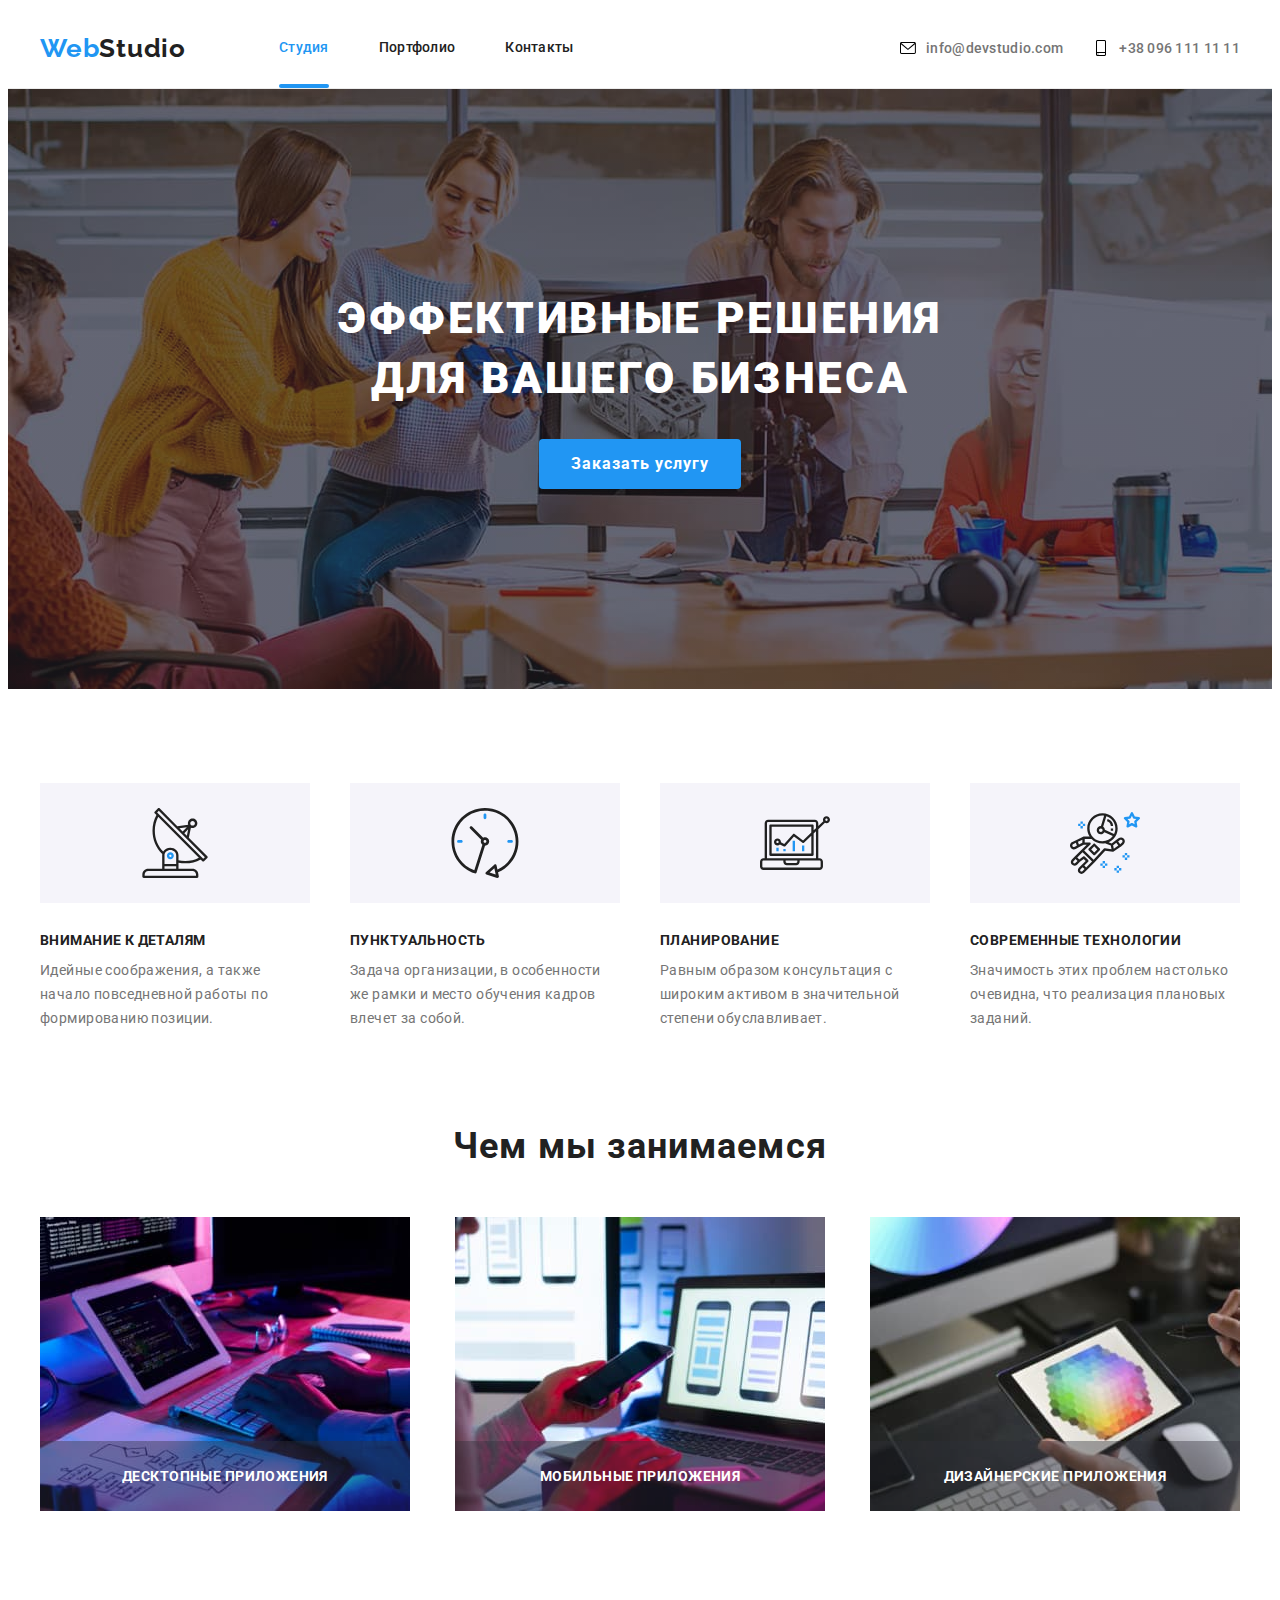
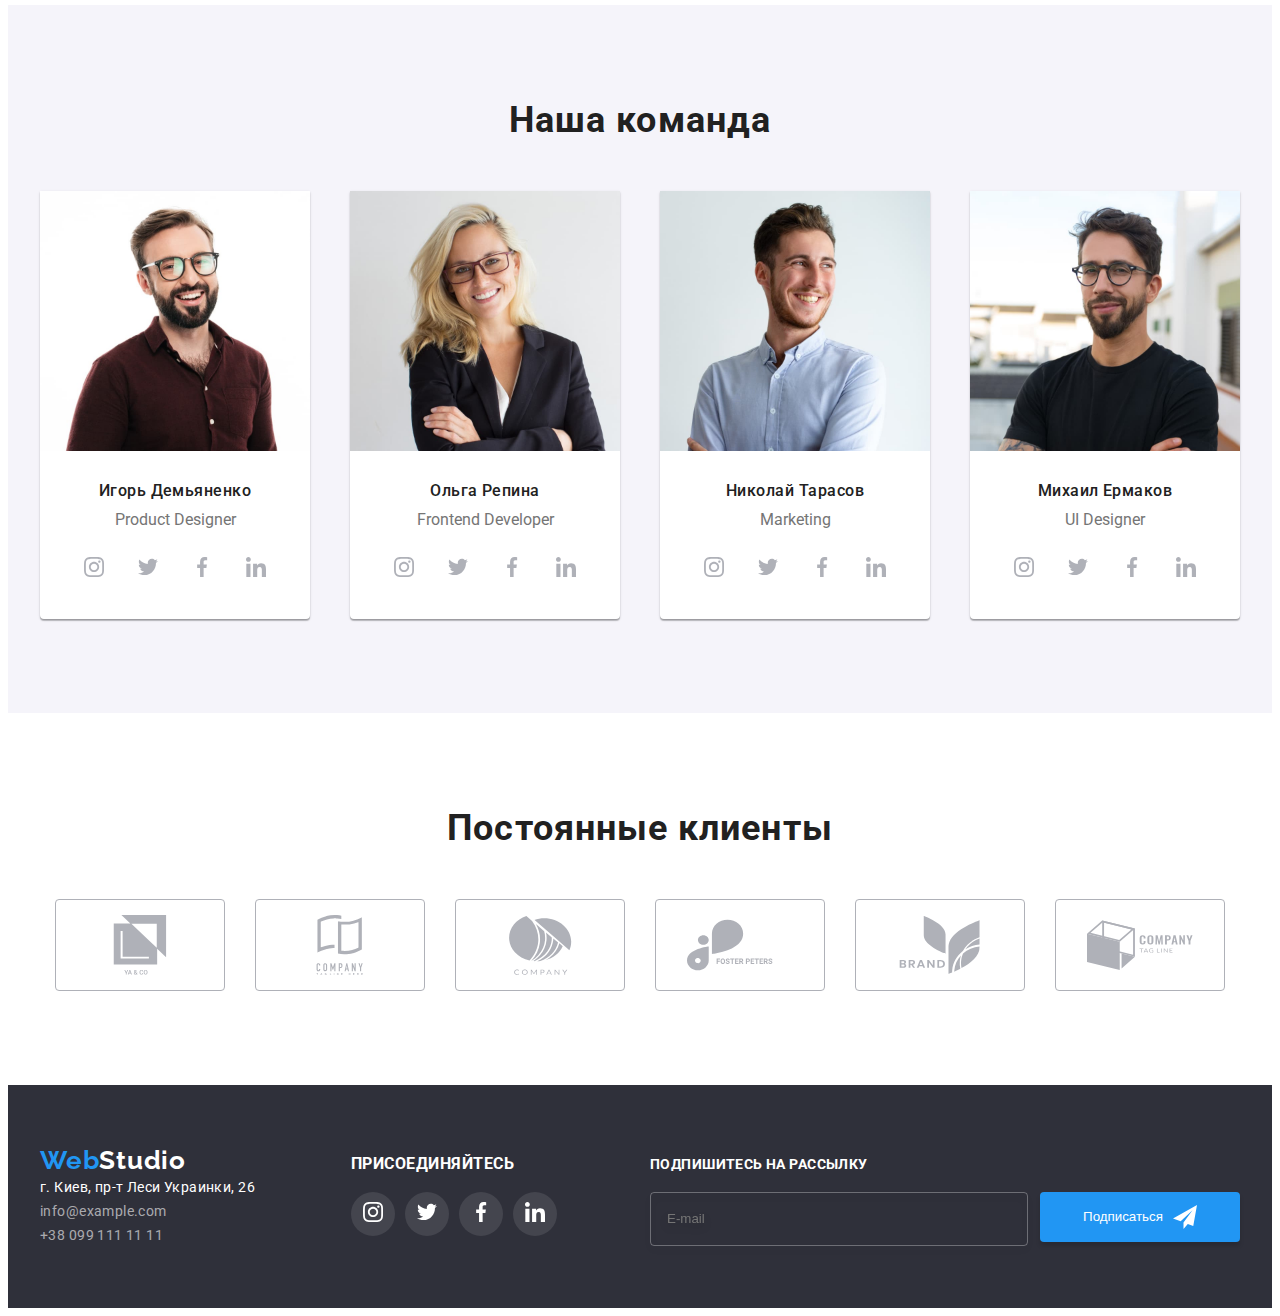
==== commit cda3e25d: "HW  6 to check" ====
--- a/index.html
+++ b/index.html
@@ -386,7 +386,7 @@
             <footer class="footer-main">
 
             <div class="container">
-            <div class="footer-wrap">
+            <div class="footer-contacts-join">
                 <div class="footer-contact-wrap">
 
                 <a class="footer-logo" href=".">
@@ -400,8 +400,7 @@
                                 <a class="footer-adress  link"  target="_blank"
                                 href="https://goo.gl/maps/fVVCTX3WFLXZe7AJ9"> 
                                 г. Киев, пр-т Леси Украинки, 26
-                                </a></li>
-
+                                </a></
                             <li class="footer-contact-item" >
                                 <a class="footer-email link"
                                 href = "mailto:info@example.com" >
@@ -448,42 +447,32 @@
                         </li>
                     </ul>
                 </div>
-            </div>
-
-            </div>
-            <div class="container">
-
-                <div class="subscription">
-                    <!-- <div class="wrap-subscription-section"> -->
-                        <h2 class="subscription-motto">Подпишитесь на рассылку</h2>
+            
+
+
+            <div class="subscription">
+                    <h2 class="subscription-motto">Подпишитесь на рассылку</h2>
+                    
+                    <form  class="subscription-form">
+                        <input type="email"
+                        name="subscription-email"
+                        id="subscription-email"
+                        minlength="3"
+                        maxlength="100"
+                        class="subscription-input"
+                        placeholder="E-mail">
+                    <button type="submit" class="subscription-btn">
+                        Подписаться
+                        <svg class="subscription-send-icon" width="13" height="13">
+                        <use href="./images/icons.svg#icon-send"> </use> </svg>
+                    </button>
+                            
                         
-                        <!-- <div class="wrap-subscription-form"> -->
-
-                                <form  class="subscription-form">
-                                    <input type="email"
-                                    name="subscription-email"
-                                    id="subscription-email"
-                                    minlength="3"
-                                    maxlength="100"
-                                    class="subscription-input"
-                                    placeholder="E-mail">
-
-                                    <div class="wrap-subscription-btn-icon">
-                                        <button type="submit" class="subscription-btn"> Подписаться</button>
-                                        <!-- <span class="wrap-subscrition-send-icon"> -->
-                                            <svg class="subscription-send-icon" width="13" height="13">
-                                            <use href="./images/icons.svg#icon-send"> </use> </svg>
-                                            <!-- </span> -->
-                                    </div>
-                                </form>
-                        <!-- </div> -->
-                        
-
-                    <!-- </div> -->
-                </div>
-                
-            </div>
-
+                    </form>
+            </div>
+             </div>
+            
+            </div>
 
             </footer>
         
@@ -571,28 +560,26 @@
             ></textarea>
         </div>
 
-    <div class="wrap-checkbox-submit">
+    <div class="wrap-privacy">
         
-        <div class="modal-form-field modal-accept-agreement-line">
+        <div class="modal-form-field ">
             <input
             type="checkbox" 
-            name="privacy" 
-            id="privacy"
-            class="modal-accept-agreement  visually-hidden"
+            name="privacy-check" 
+            id="privacy-check"
+            class="privacy-check  visually-hidden"
 
             >
-            <label for="privacy" 
-            class="modal-accept-agreement-text">
-            <span class="modal-span-icon-check">
-                <svg class="modal-icon-check" 
+            <label for="privacy-check" 
+            class="privacy-check-text">
+            <span class="span-privacy-icon">
+                <svg class="privacy-icon-check" 
                 width="16" height="15">
                 <use href="./images/icons.svg#icon-check"> </use>
                 </svg>
-
-
             </span> 
             Соглашаюсь с рассылкой и принимаю&nbsp;
-            <a href="#" class="modal-agreement-link">Условия договора</a>
+            <a href="#" class="privacy-link">Условия договора</a>
             </label>
         </div>
         <button type="submit" class="modal-btn-submit" >Отправить</button>
--- a/css/styles.css
+++ b/css/styles.css
@@ -559,15 +559,16 @@
 
 /* -------------------ФУТЕР---------------------- */
 .footer-main {
-    display: flex;
+     
     padding-bottom: 60px;
     background-color:  #2F303A;
     padding-top: 60px;
 
 }
-.footer-wrap{
-    display: flex;
-    align-items: center;
+.footer-contacts-join{
+    display: flex;
+    align-items: baseline;
+    /* position: relative; */
 }
 
 .footer-contact-wrap {
@@ -662,6 +663,85 @@
 .company-soc-icon{
     fill: var(--primary-white-color);
 }
+
+.subscription{
+    margin-right: auto;
+    margin-left: 93px;
+}
+.subscription-form{
+    display: flex;
+    justify-content: flex-end;
+
+}
+
+.subscription-input{
+    background-color: transparent;
+    
+    min-height: 50px;
+    padding-left: 16px;
+    width: 358px;
+    margin-right: 12px;
+    border: 1px solid rgba(255, 255, 255, 0.3);
+    filter: drop-shadow(0px 4px 4px rgba(0, 0, 0, 0.15));
+    border-radius: 4px;
+}
+
+
+.subscription-btn{
+    display: flex;
+    width: 200px;
+    height: 50px;
+    color: var(--primary-white-color);
+    background-color: var(--accent-color);
+    box-shadow: 0px 4px 4px rgba(0, 0, 0, 0.15);
+    border-radius: 4px;
+    border: none;
+    justify-content: center;
+    align-items: center;
+
+}
+
+.subscription:placeholder{
+    font-family: var(--main-font-family);
+    font-style: normal;
+    font-weight: 400;
+    font-size: 16px;
+    line-height: 1.25;
+
+    align-items: center;
+    letter-spacing: 0.03em;
+
+    color: rgba(255, 255, 255, 0.6);
+
+
+}
+
+.subscription-motto {
+    display: flex;
+    font-family: var(--main-font-family);
+    font-style: normal;
+    font-weight: 700;
+    font-size: 14px;
+    line-height: 16px;
+    letter-spacing: 0.03em;
+    text-transform: uppercase;
+    margin-bottom: 20px;
+    color: var(--primary-white-color);
+ 
+ 
+
+}
+
+.subscription-send-icon {
+    width: 24px;
+    height: 24px;
+    margin-left:10px;
+
+}
+
+
+
+
 /* -------------------PAGE2--- - PORTFOLIO-------------- */
 
 .portfolio-filter-list {
@@ -885,6 +965,12 @@
     min-height: 40px;
     padding-left: 42px;
     box-sizing: border-box;
+
+    transition: background-color 250ms cubic-bezier(0.4, 0, 0.2, 1), 
+    box-shadow: 0px 1px 3px rgba(0, 0, 0, 0.12),
+    0px 1px 1px rgba(0, 0, 0, 0.14),
+     0px 2px 1px rgba(0, 0, 0, 0.2),
+     border: 1px solid var(--accent-color) ;
 }
 
 .modal-input:focus + .modal-form-icon{
@@ -894,13 +980,13 @@
     outline: none;
     background: #FFFFFF;
     box-shadow: 0px 1px 3px rgba(0, 0, 0, 0.12),
-     0px 1px 1px rgba(0, 0, 0, 0.14),
-      0px 2px 1px rgba(0, 0, 0, 0.2);
-      border: 1px solid var(--accent-color);
+    0px 1px 1px rgba(0, 0, 0, 0.14),
+    0px 2px 1px rgba(0, 0, 0, 0.2);
+    border: 1px solid var(--accent-color);
 }
 
 .modal-label{
-    font-family: 'Roboto';
+    font-family: var(--main-font-family);
     font-style: normal;
     font-weight: 400;
     font-size: 12px;
@@ -933,19 +1019,19 @@
     appearance: none;
     background: #FFFFFF;
     margin-top: 4px;
-    
-     
+
     min-height: 40px;
     padding-left: 42px;
     box-sizing: border-box;
     height: 120px;
+    transition: border 250ms cubic-bezier(0.4, 0, 0.2, 1),
+    box-shadow 250ms cubic-bezier(0.4, 0, 0.2, 1), ;
 }
 
 .modal-textarea{
-    /* appearance:none;
     resize: none;
-     */
-     padding: 16px;
+    
+    padding: 16px;
 
 }
 .modal-comment:focus {
@@ -953,9 +1039,9 @@
     appearance: none;
 
     box-shadow: 0px 1px 3px rgba(0, 0, 0, 0.12),
-     0px 1px 1px rgba(0, 0, 0, 0.14),
-      0px 2px 1px rgba(0, 0, 0, 0.2);
-      border: 1px solid var(--accent-color); 
+    0px 1px 1px rgba(0, 0, 0, 0.14),
+    0px 2px 1px rgba(0, 0, 0, 0.2);
+    border: 1px solid var(--accent-color); 
 
 }
 
@@ -967,14 +1053,14 @@
     line-height: 14px;
     letter-spacing: 0.01em;
     color: rgba(117, 117, 117, 0.5);
- 
-}
- 
-
-.modal-accept-agreement-text{
+
+}
+
+
+.privacy-check-text{
     
     margin-top: 10px;
-    font-family: 'Roboto';
+    font-family: var(--main-font-family);
     font-style: normal;
     font-weight:400;
     font-size: 14px;
@@ -982,42 +1068,46 @@
     letter-spacing: 0.03em;
 
     color: #757575;
-    width: 100%;
     justify-content: center;
     
 }
 
 .modal-form-field a {
     color: var(--accent-color);
-    text-decoration: underline
-}
- 
-.modal-accept-agreement-text span {
+    text-decoration: underline;
+}
+
+.wrap-privacy{
+    display: flex;
+    flex-direction: column;
+}
+
+.privacy-check-text span {
     width: 16px;
     height: 15px;
     border: 2px solid var(--title-text-color);
     border-radius: 4px;
-    display: flex;
-    flex-direction: row;
-    align-items: center;
-    justify-content: center;
-
 }   
 
-.modal-icon-check{
+.privacy-icon-check{
     fill:transparent;
-}
-
-.modal-accept-agreement:checked
-+.modal-accept-agreement-text span{
+    transition: fill 250ms cubic-bezier(0.4, 0, 0.2, 1),;
+}
+.privacy-check:focus {
+    background-color: var(--accent-color);
+    border: none;
+}
+
+.privacy-check:checked
++.privacy-check-text span{
 background-color: var(--accent-color);
 border: none;
 
 } 
 
-.modal-accept-agreement:checked
-+.modal-accept-agreement-text
-.modal-icon-check{
+.privacy-check:checked
++.privacy-check-text 
+.privacy-icon-check{
     fill: var(--primary-white-color);
  }
 
@@ -1035,95 +1125,6 @@
     height: 50px;
     background-color: #188CE8;
     color: var(--primary-white-color);
-}
-
-
-
-.subscription{
-   width: calc (50% -15px)
-   padding-top: 72px;
-   padding-bottom: 94px;
-   display: flex;
-   left: calc(50%+15px); 
-   flex-wrap:wrap;
-
- }
-
- .wrap-subscription-section{
-    /* flex-direction: column; */
-    /* display: flex; */
-}
-
-.wrap-subscription-form{
-     
-     }
-
-
- 
- 
-.subscription-input{
-    background-color: transparent;
-    
-    min-height: 50px;
-    padding-left: 16px;
-    margin-top: 20px;
-    margin-right: 12px;
-    border: 1px solid rgba(255, 255, 255, 0.3);
-    filter: drop-shadow(0px 4px 4px rgba(0, 0, 0, 0.15));
-    border-radius: 4px;
-}
-
-
-.subscription-btn{
-    width: 200px;
-    height: 50px;
-    color: var(--primary-white-color);
-    background-color: var(--accent-color);
-    box-shadow: 0px 4px 4px rgba(0, 0, 0, 0.15);
-    border-radius: 4px;
-}
-
-.subscription:placeholder{
-    font-family: 'Roboto';
-    font-style: normal;
-    font-weight: 400;
-    font-size: 16px;
-    line-height: 1.25;
-   
-    align-items: center;
-    letter-spacing: 0.03em;
-
-    color: rgba(255, 255, 255, 0.6);
-
-}
-
-.subscription-motto {
-font-family: 'Roboto';
-font-style: normal;
-font-weight: 700;
-font-size: 14px;
-line-height: 16px;
-letter-spacing: 0.03em;
-text-transform: uppercase;
-width: 100%;
-color: #FFFFFF;
-width:100%;
-
-}
-
-.wrap-subscription-btn-icon{
-    position: relative;
-    align-items: center;
-    justify-content: center;
-
-}
-
-.subscription-send-icon {
-    width: 24px;
-    height: 24px;
-    position: absolute;
-    top: 50%;
-    transform: translateY(-50%);
-    right:28px;
-
-}+    justify-content: center;
+}
+
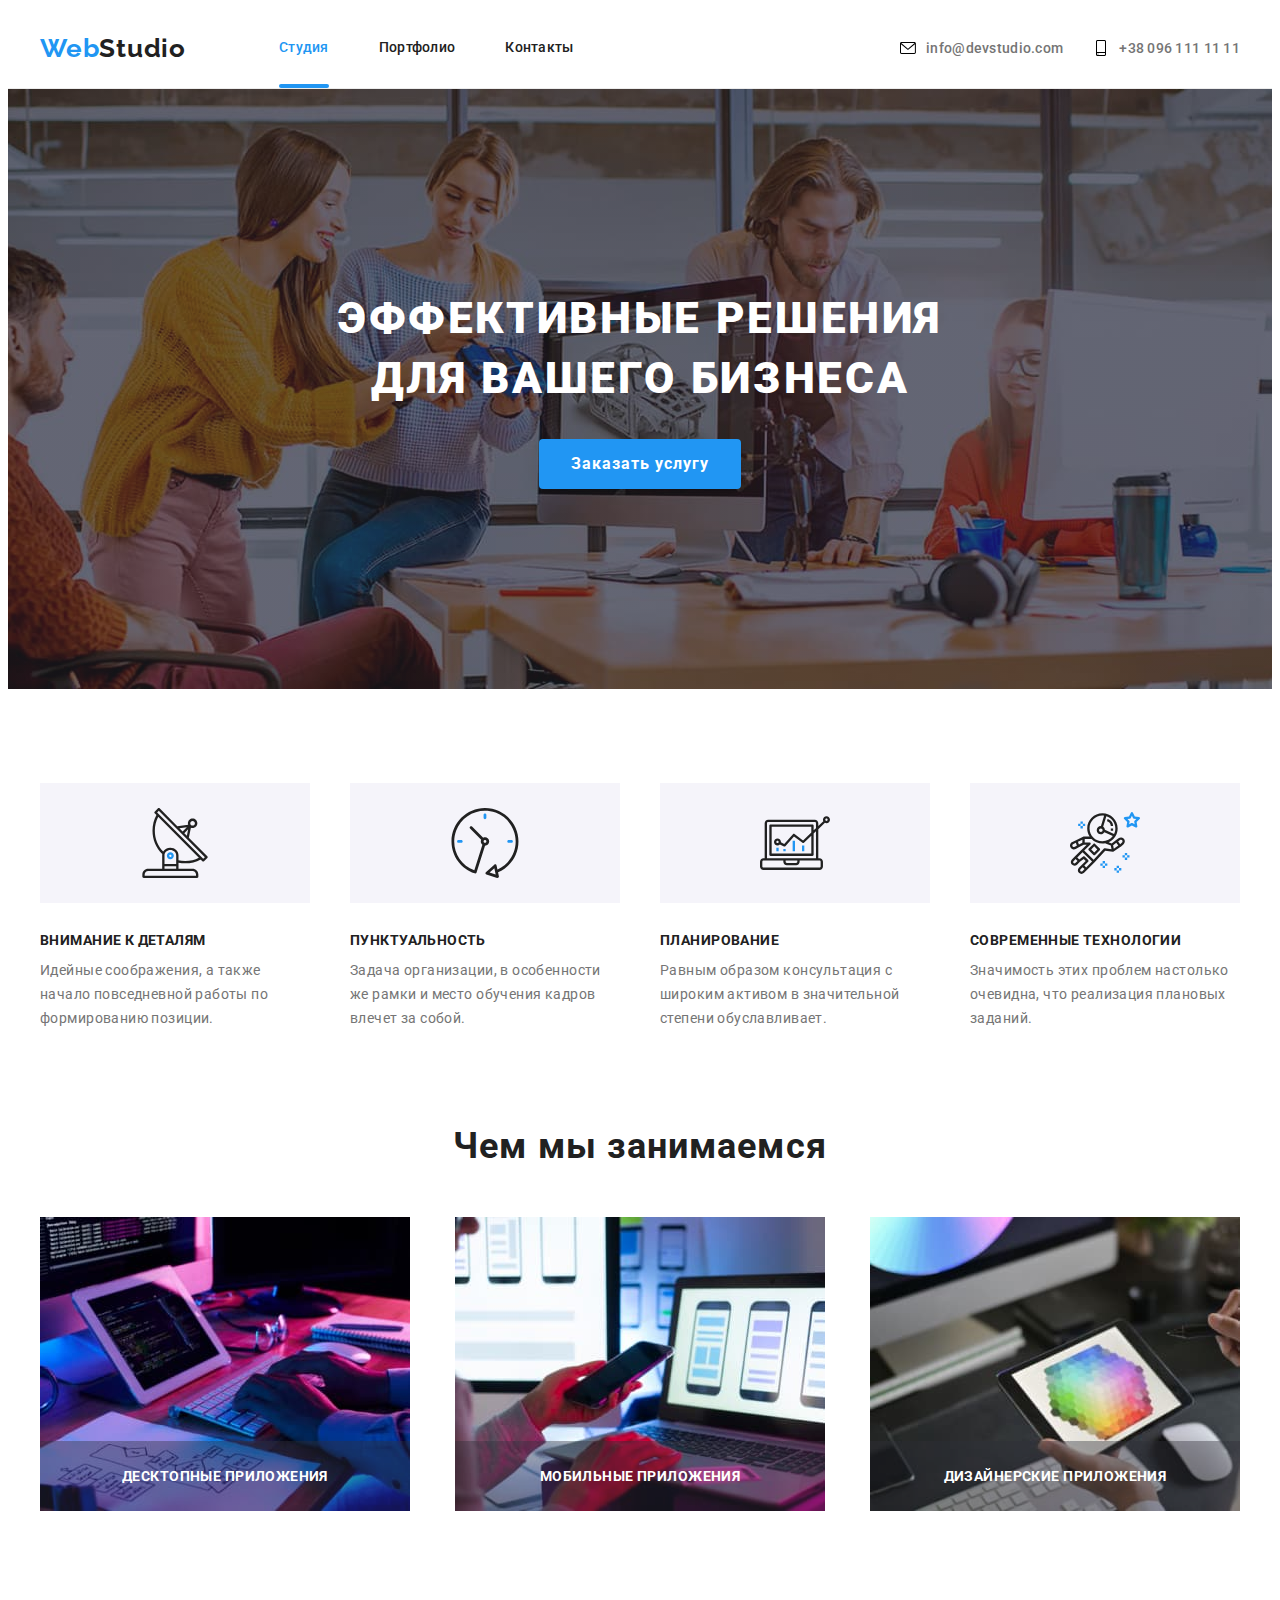
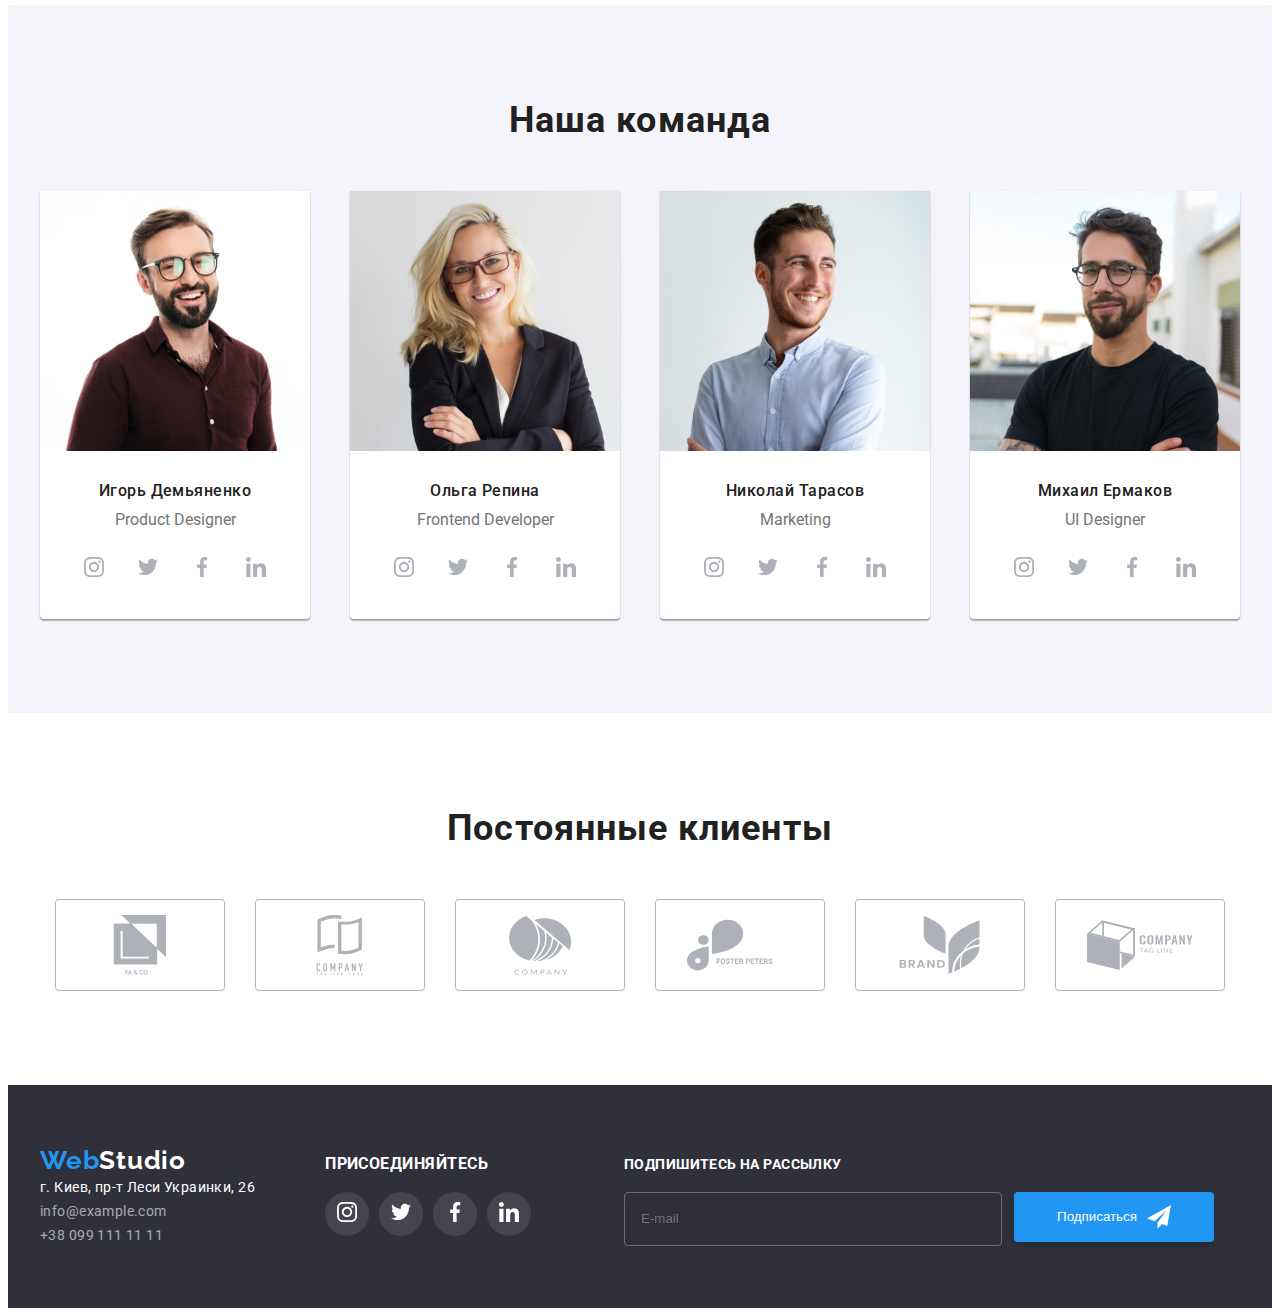
==== commit 984bf9d5: "correction from  validator" ====
--- a/index.html
+++ b/index.html
@@ -17,8 +17,7 @@
         integrity="sha512-wpPYUAdjBVSE4KJnH1VR1HeZfpl1ub8YT/NKx4PuQ5NmX2tKuGu6U/JRp5y+Y8XG2tV+wKQpNHVUX03MfMFn9Q=="
         crossorigin="anonymous"
         referrerpolicy="no-referrer" />
-        <!-- <link rel="stylesheet" href="./css/symbol-defs.svg">------------------------------------------------- -->
-
+ 
         <link rel="stylesheet" href="./css/styles.css">
      
     </head>
@@ -202,9 +201,8 @@
                                         </svg>     
                                     </a>
                             </ul>
-                        </          
-                    </li>
-
+                        </div>
+                         
                     <li class="team-member">
                         <img src="./images/team-card-2.jpg" alt="фото Ольги Репиной"
                         class= "team-member-foto"
@@ -400,10 +398,10 @@
                                 <a class="footer-adress  link"  target="_blank"
                                 href="https://goo.gl/maps/fVVCTX3WFLXZe7AJ9"> 
                                 г. Киев, пр-т Леси Украинки, 26
-                                </a></
+                                </a>
                             <li class="footer-contact-item" >
                                 <a class="footer-email link"
-                                href = "mailto:info@example.com" >
+                                href = "mailto:info@example.com">
                                 info@example.com</a></li>
 
                             <li class="footer-contact-item">
@@ -508,7 +506,7 @@
             </div>
         </div>
 
-        <div class="modal-form-field" autocomplete="off">
+        <div class="modal-form-field"  >
             <label for= "user-tel" class="modal-label">Телефон</label>
             <div class="wrap-input-icon">
                 <input 
--- a/css/styles.css
+++ b/css/styles.css
@@ -701,7 +701,7 @@
 
 }
 
-.subscription:placeholder{
+.subscription::placeholder{
     font-family: var(--main-font-family);
     font-style: normal;
     font-weight: 400;
@@ -966,11 +966,12 @@
     padding-left: 42px;
     box-sizing: border-box;
 
-    transition: background-color 250ms cubic-bezier(0.4, 0, 0.2, 1), 
+    transition:
+    background-color 250ms cubic-bezier(0.4, 0, 0.2, 1), 
     box-shadow: 0px 1px 3px rgba(0, 0, 0, 0.12),
     0px 1px 1px rgba(0, 0, 0, 0.14),
-     0px 2px 1px rgba(0, 0, 0, 0.2),
-     border: 1px solid var(--accent-color) ;
+    0px 2px 1px rgba(0, 0, 0, 0.2),
+    border: 1px solid var(--accent-color) ;
 }
 
 .modal-input:focus + .modal-form-icon{
@@ -1092,6 +1093,8 @@
 .privacy-icon-check{
     fill:transparent;
     transition: fill 250ms cubic-bezier(0.4, 0, 0.2, 1),;
+    align-items: center;
+    justify-content: center;
 }
 .privacy-check:focus {
     background-color: var(--accent-color);
